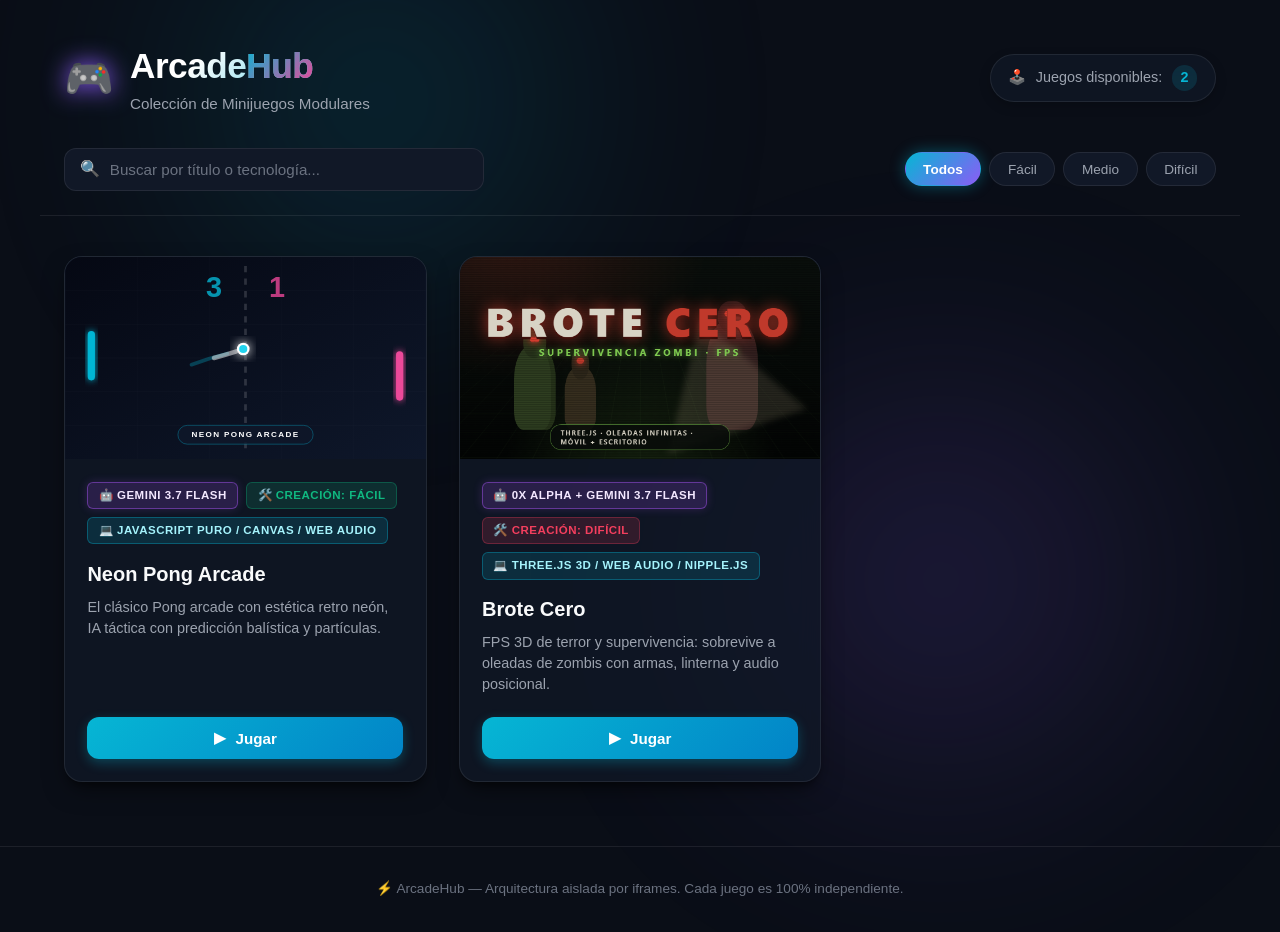
==== index.html @ dcb89efb "feat(brote-cero): integrar nuevo juego de 0x Alpha con mejoras de audio, zombis 3D humanoides y dete" ====
<!DOCTYPE html>
<html lang="es">
<head>
  <meta charset="UTF-8">
  <meta name="viewport" content="width=device-width, initial-scale=1.0">
  <title>Portal de Minijuegos | Arcade Hub</title>
  <meta name="description" content="Colección de minijuegos web modulares e independientes.">
  <link rel="stylesheet" href="styles.css">
</head>
<body>
  <div class="background-glow glow-1"></div>
  <div class="background-glow glow-2"></div>

  <!-- Portal Header -->
  <header class="portal-header">
    <div class="header-container">
      <div class="brand">
        <span class="brand-icon">🎮</span>
        <div class="brand-text">
          <h1>Arcade<span>Hub</span></h1>
          <p class="tagline">Colección de Minijuegos Modulares</p>
        </div>
      </div>
      
      <div class="header-stats">
        <div class="stat-badge">
          <span class="stat-icon">🕹️</span>
          <span class="stat-label">Juegos disponibles:</span>
          <span id="game-count" class="stat-value">0</span>
        </div>
      </div>
    </div>

    <!-- Filter & Search Bar -->
    <div class="controls-container">
      <div class="search-box">
        <span class="search-icon">🔍</span>
        <input type="search" id="search-input" placeholder="Buscar por título o tecnología..." autocomplete="off">
      </div>

      <div class="filter-chips" id="filter-chips">
        <button class="chip active" data-difficulty="all">Todos</button>
        <button class="chip" data-difficulty="fácil">Fácil</button>
        <button class="chip" data-difficulty="medio">Medio</button>
        <button class="chip" data-difficulty="difícil">Difícil</button>
      </div>
    </div>
  </header>

  <!-- Main Content: Game Gallery -->
  <main class="portal-main">
    <section class="gallery-section">
      <div id="games-grid" class="games-grid" aria-live="polite">
        <!-- Las tarjetas se generan dinámicamente desde main.js -->
        <div class="loading-state">
          <div class="spinner"></div>
          <p>Cargando catálogo de juegos...</p>
        </div>
      </div>

      <div id="empty-state" class="empty-state hidden">
        <span class="empty-icon">👾</span>
        <h3>No se encontraron juegos</h3>
        <p>Prueba con otros términos de búsqueda o selecciona otro filtro.</p>
        <button id="reset-filters-btn" class="btn-secondary">Restablecer filtros</button>
      </div>
    </section>
  </main>

  <!-- Game View Modal / Overlay (Iframe Container) -->
  <div id="game-overlay" class="game-overlay hidden" aria-hidden="true" role="dialog" aria-modal="true">
    <div class="game-overlay-header">
      <div class="game-overlay-info">
        <button id="back-btn" class="btn-back" title="Volver a la galería (Esc)">
          <span class="btn-icon">←</span>
          <span>Volver</span>
          <kbd class="shortcut-kbd">ESC</kbd>
        </button>
        <div class="game-title-group">
          <h2 id="current-game-title">Nombre del Juego</h2>
          <div class="game-meta-badges">
            <span id="current-game-ai" class="badge badge-ai" title="IA que programó este juego">🤖 Gemini 3.7 Flash</span>
            <span id="current-game-difficulty" class="badge badge-difficulty" title="Dificultad de desarrollo">🛠️ Creación: Fácil</span>
            <span id="current-game-tech" class="badge badge-tech" title="Tecnologías utilizadas">💻 JavaScript puro</span>
          </div>
        </div>
      </div>

      <div class="game-overlay-actions">
        <button id="reload-game-btn" class="btn-action" title="Reiniciar juego" aria-label="Reiniciar juego">
          <span>🔄</span>
        </button>
        <button id="fullscreen-btn" class="btn-action" title="Pantalla completa" aria-label="Pantalla completa">
          <span>⛶</span>
        </button>
      </div>
    </div>

    <div class="game-frame-wrapper" id="game-frame-wrapper">
      <iframe 
        id="game-iframe" 
        class="game-iframe" 
        src="about:blank"
        title="Ventana del minijuego"
        allow="autoplay; fullscreen; gamepad; xr-spatial-tracking; pointer-lock"
        loading="lazy">
      </iframe>
    </div>
  </div>

  <!-- Footer -->
  <footer class="portal-footer">
    <p>⚡ ArcadeHub — Arquitectura aislada por iframes. Cada juego es 100% independiente.</p>
  </footer>

  <script src="main.js"></script>
</body>
</html>
---- styles.css ----
/* ==========================================================================
   PORTAL DE MINIJUEGOS — ESTILOS GLOBALES DEL HUB
   (Aislados únicamente a la interfaz del portal)
   ========================================================================== */

:root {
  --bg-primary: #0a0e17;
  --bg-secondary: #111827;
  --bg-card: rgba(17, 24, 39, 0.75);
  --bg-card-hover: rgba(31, 41, 55, 0.85);
  --bg-overlay: #080c14;
  
  --border-subtle: rgba(255, 255, 255, 0.08);
  --border-focus: #06b6d4;
  --border-glow: rgba(6, 182, 212, 0.4);

  --text-primary: #f9fafb;
  --text-secondary: #9ca3af;
  --text-muted: #6b7280;

  --accent-cyan: #06b6d4;
  --accent-purple: #8b5cf6;
  --accent-pink: #ec4899;
  --accent-amber: #f59e0b;
  --accent-emerald: #10b981;
  --accent-rose: #f43f5e;

  --radius-sm: 6px;
  --radius-md: 12px;
  --radius-lg: 18px;
  --radius-full: 9999px;

  --shadow-card: 0 10px 25px -5px rgba(0, 0, 0, 0.5), 0 8px 10px -6px rgba(0, 0, 0, 0.5);
  --shadow-glow: 0 0 25px rgba(6, 182, 212, 0.25);
  --transition-normal: all 0.25s cubic-bezier(0.4, 0, 0.2, 1);
}

/* Reset & Base */
* {
  box-sizing: border-box;
  margin: 0;
  padding: 0;
}

html, body {
  min-height: 100vh;
  background-color: var(--bg-primary);
  color: var(--text-primary);
  font-family: -apple-system, BlinkMacSystemFont, "Segoe UI", Roboto, "Helvetica Neue", Arial, sans-serif;
  line-height: 1.5;
  overflow-x: hidden;
}

/* Background Ambient Glows */
.background-glow {
  position: fixed;
  border-radius: 50%;
  filter: blur(120px);
  pointer-events: none;
  z-index: 0;
  opacity: 0.25;
}

.glow-1 {
  width: 500px;
  height: 500px;
  top: -150px;
  left: 10%;
  background: radial-gradient(circle, var(--accent-cyan), transparent 70%);
}

.glow-2 {
  width: 550px;
  height: 550px;
  bottom: 5%;
  right: 5%;
  background: radial-gradient(circle, var(--accent-purple), transparent 70%);
}

/* ==========================================================================
   HEADER & CONTROLS
   ========================================================================== */

.portal-header {
  position: relative;
  z-index: 10;
  padding: 2.5rem 1.5rem 1.5rem;
  max-width: 1200px;
  margin: 0 auto;
  border-bottom: 1px solid var(--border-subtle);
}

.header-container {
  display: flex;
  justify-content: space-between;
  align-items: center;
  flex-wrap: wrap;
  gap: 1.5rem;
  margin-bottom: 2rem;
}

.brand {
  display: flex;
  align-items: center;
  gap: 1rem;
}

.brand-icon {
  font-size: 2.5rem;
  line-height: 1;
  filter: drop-shadow(0 0 12px var(--accent-purple));
}

.brand-text h1 {
  font-size: 2.2rem;
  font-weight: 800;
  letter-spacing: -0.5px;
  background: linear-gradient(135deg, #ffffff 30%, var(--accent-cyan) 100%);
  -webkit-background-clip: text;
  -webkit-text-fill-color: transparent;
}

.brand-text h1 span {
  background: linear-gradient(135deg, var(--accent-cyan) 0%, var(--accent-pink) 100%);
  -webkit-background-clip: text;
  -webkit-text-fill-color: transparent;
}

.tagline {
  font-size: 0.95rem;
  color: var(--text-secondary);
  font-weight: 400;
}

.stat-badge {
  display: flex;
  align-items: center;
  gap: 0.6rem;
  padding: 0.6rem 1.1rem;
  background: var(--bg-card);
  backdrop-filter: blur(12px);
  border: 1px solid var(--border-subtle);
  border-radius: var(--radius-full);
  font-size: 0.9rem;
  color: var(--text-secondary);
  box-shadow: 0 4px 12px rgba(0, 0, 0, 0.2);
}

.stat-value {
  font-weight: 700;
  color: var(--accent-cyan);
  background: rgba(6, 182, 212, 0.15);
  padding: 0.15rem 0.55rem;
  border-radius: var(--radius-full);
}

/* Controls: Search & Filters */
.controls-container {
  display: flex;
  flex-direction: column;
  gap: 1.2rem;
}

@media (min-width: 768px) {
  .controls-container {
    flex-direction: row;
    justify-content: space-between;
    align-items: center;
  }
}

.search-box {
  position: relative;
  flex: 1;
  max-width: 420px;
}

.search-icon {
  position: absolute;
  left: 1rem;
  top: 50%;
  transform: translateY(-50%);
  font-size: 1rem;
  color: var(--text-muted);
  pointer-events: none;
}

.search-box input {
  width: 100%;
  padding: 0.75rem 1rem 0.75rem 2.8rem;
  background: var(--bg-secondary);
  border: 1px solid var(--border-subtle);
  border-radius: var(--radius-md);
  color: var(--text-primary);
  font-size: 0.95rem;
  transition: var(--transition-normal);
  outline: none;
}

.search-box input:focus {
  border-color: var(--border-focus);
  box-shadow: var(--shadow-glow);
  background: rgba(17, 24, 39, 0.95);
}

.search-box input::placeholder {
  color: var(--text-muted);
}

.filter-chips {
  display: flex;
  gap: 0.5rem;
  flex-wrap: wrap;
}

.chip {
  padding: 0.55rem 1.1rem;
  border-radius: var(--radius-full);
  border: 1px solid var(--border-subtle);
  background: var(--bg-secondary);
  color: var(--text-secondary);
  font-size: 0.85rem;
  font-weight: 500;
  cursor: pointer;
  transition: var(--transition-normal);
  user-select: none;
}

.chip:hover {
  color: var(--text-primary);
  border-color: rgba(255, 255, 255, 0.2);
  background: rgba(31, 41, 55, 0.8);
}

.chip.active {
  background: linear-gradient(135deg, var(--accent-cyan), var(--accent-purple));
  color: #ffffff;
  border-color: transparent;
  box-shadow: 0 0 15px rgba(6, 182, 212, 0.4);
  font-weight: 600;
}

/* ==========================================================================
   MAIN GALLERY & GRID
   ========================================================================== */

.portal-main {
  position: relative;
  z-index: 10;
  max-width: 1200px;
  margin: 0 auto;
  padding: 2.5rem 1.5rem 4rem;
}

.games-grid {
  display: grid;
  grid-template-columns: repeat(auto-fill, minmax(290px, 1fr));
  gap: 2rem;
}

/* Game Card */
.game-card {
  background: var(--bg-card);
  backdrop-filter: blur(12px);
  border: 1px solid var(--border-subtle);
  border-radius: var(--radius-lg);
  overflow: hidden;
  display: flex;
  flex-direction: column;
  box-shadow: var(--shadow-card);
  transition: var(--transition-normal);
  position: relative;
}

.game-card:hover {
  transform: translateY(-6px);
  border-color: rgba(6, 182, 212, 0.4);
  box-shadow: 0 15px 35px -5px rgba(0, 0, 0, 0.6), 0 0 25px rgba(6, 182, 212, 0.2);
  background: var(--bg-card-hover);
}

.game-card-thumbnail-wrapper {
  position: relative;
  width: 100%;
  aspect-ratio: 16 / 9;
  background: #0f172a;
  overflow: hidden;
}

.game-card-img {
  width: 100%;
  height: 100%;
  object-fit: cover;
  transition: transform 0.4s ease;
}

.game-card:hover .game-card-img {
  transform: scale(1.05);
}

.game-card-body {
  padding: 1.4rem;
  display: flex;
  flex-direction: column;
  flex: 1;
}

.game-card-badges {
  display: flex;
  flex-wrap: wrap;
  gap: 0.5rem;
  margin-bottom: 0.9rem;
}

.badge {
  font-size: 0.72rem;
  font-weight: 600;
  text-transform: uppercase;
  letter-spacing: 0.5px;
  padding: 0.25rem 0.65rem;
  border-radius: var(--radius-sm);
}

.badge-difficulty {
  border: 1px solid transparent;
}

.badge-difficulty[data-difficulty="fácil"] {
  background: rgba(16, 185, 129, 0.15);
  color: var(--accent-emerald);
  border-color: rgba(16, 185, 129, 0.3);
}

.badge-difficulty[data-difficulty="medio"] {
  background: rgba(245, 158, 11, 0.15);
  color: var(--accent-amber);
  border-color: rgba(245, 158, 11, 0.3);
}

.badge-difficulty[data-difficulty="difícil"] {
  background: rgba(244, 63, 94, 0.15);
  color: var(--accent-rose);
  border-color: rgba(244, 63, 94, 0.3);
}

.badge-ai {
  background: rgba(168, 85, 247, 0.18);
  color: #f3e8ff;
  border: 1px solid rgba(168, 85, 247, 0.45);
  display: inline-flex;
  align-items: center;
  gap: 0.3rem;
  box-shadow: 0 0 10px rgba(168, 85, 247, 0.2);
}

.badge-tech {
  background: rgba(6, 182, 212, 0.15);
  color: #a5f3fc;
  border: 1px solid rgba(6, 182, 212, 0.35);
  display: inline-flex;
  align-items: center;
  gap: 0.3rem;
}

.game-card-title {
  font-size: 1.25rem;
  font-weight: 700;
  margin-bottom: 0.5rem;
  color: var(--text-primary);
}

.game-card-desc {
  font-size: 0.9rem;
  color: var(--text-secondary);
  line-height: 1.45;
  margin-bottom: 1.4rem;
  flex: 1;
}

.game-card-footer {
  margin-top: auto;
}

.btn-play {
  width: 100%;
  display: flex;
  align-items: center;
  justify-content: center;
  gap: 0.6rem;
  padding: 0.75rem 1.2rem;
  background: linear-gradient(135deg, var(--accent-cyan), #0284c7);
  color: #ffffff;
  border: none;
  border-radius: var(--radius-md);
  font-weight: 600;
  font-size: 0.95rem;
  cursor: pointer;
  transition: var(--transition-normal);
  box-shadow: 0 4px 12px rgba(6, 182, 212, 0.3);
}

.btn-play:hover {
  background: linear-gradient(135deg, #22d3ee, #0369a1);
  box-shadow: 0 6px 20px rgba(6, 182, 212, 0.5);
  transform: translateY(-2px);
}

.btn-play:active {
  transform: translateY(0);
}

/* Loading & Empty States */
.loading-state, .empty-state {
  grid-column: 1 / -1;
  text-align: center;
  padding: 4rem 1.5rem;
  background: var(--bg-card);
  border: 1px dashed var(--border-subtle);
  border-radius: var(--radius-lg);
}

.spinner {
  width: 44px;
  height: 44px;
  border: 3px solid rgba(6, 182, 212, 0.2);
  border-top-color: var(--accent-cyan);
  border-radius: 50%;
  animation: spin 0.8s linear infinite;
  margin: 0 auto 1.2rem;
}

@keyframes spin {
  to { transform: rotate(360deg); }
}

.empty-icon {
  font-size: 3.5rem;
  display: block;
  margin-bottom: 1rem;
}

.empty-state h3 {
  font-size: 1.4rem;
  margin-bottom: 0.5rem;
}

.empty-state p {
  color: var(--text-secondary);
  margin-bottom: 1.5rem;
}

.btn-secondary {
  padding: 0.65rem 1.3rem;
  background: var(--bg-secondary);
  border: 1px solid var(--border-subtle);
  color: var(--text-primary);
  border-radius: var(--radius-md);
  cursor: pointer;
  font-weight: 500;
  transition: var(--transition-normal);
}

.btn-secondary:hover {
  border-color: var(--accent-cyan);
  color: var(--accent-cyan);
}

.hidden {
  display: none !important;
}

/* ==========================================================================
   GAME OVERLAY / MODAL (FULL SCREEN IFRAME)
   ========================================================================== */

.game-overlay {
  position: fixed;
  top: 0;
  left: 0;
  width: 100vw;
  height: 100vh;
  background: var(--bg-overlay);
  z-index: 1000;
  display: flex;
  flex-direction: column;
  animation: fadeIn 0.2s ease-out;
}

@keyframes fadeIn {
  from { opacity: 0; }
  to { opacity: 1; }
}

.game-overlay-header {
  height: 64px;
  background: rgba(17, 24, 39, 0.95);
  backdrop-filter: blur(12px);
  border-bottom: 1px solid var(--border-subtle);
  display: flex;
  align-items: center;
  justify-content: space-between;
  padding: 0 1.25rem;
  flex-shrink: 0;
  z-index: 20;
}

.game-overlay-info {
  display: flex;
  align-items: center;
  gap: 1.5rem;
  overflow: hidden;
}

.btn-back {
  display: flex;
  align-items: center;
  gap: 0.5rem;
  padding: 0.5rem 0.9rem;
  background: rgba(255, 255, 255, 0.08);
  color: var(--text-primary);
  border: 1px solid var(--border-subtle);
  border-radius: var(--radius-md);
  font-size: 0.9rem;
  font-weight: 600;
  cursor: pointer;
  transition: var(--transition-normal);
}

.btn-back:hover {
  background: rgba(255, 255, 255, 0.16);
  border-color: var(--accent-cyan);
  color: var(--accent-cyan);
  transform: translateX(-2px);
}

.shortcut-kbd {
  background: rgba(0, 0, 0, 0.4);
  padding: 0.15rem 0.4rem;
  border-radius: var(--radius-sm);
  font-size: 0.65rem;
  border: 1px solid rgba(255, 255, 255, 0.15);
  color: var(--text-secondary);
}

.game-title-group {
  display: flex;
  align-items: center;
  gap: 1rem;
  white-space: nowrap;
}

.game-title-group h2 {
  font-size: 1.1rem;
  font-weight: 700;
  color: #ffffff;
}

.game-meta-badges {
  display: none;
  gap: 0.4rem;
}

@media (min-width: 640px) {
  .game-meta-badges {
    display: flex;
  }
}

.game-overlay-actions {
  display: flex;
  align-items: center;
  gap: 0.5rem;
}

.btn-action {
  background: rgba(255, 255, 255, 0.08);
  color: var(--text-primary);
  border: 1px solid var(--border-subtle);
  border-radius: var(--radius-md);
  width: 38px;
  height: 38px;
  display: flex;
  align-items: center;
  justify-content: center;
  font-size: 1.1rem;
  cursor: pointer;
  transition: var(--transition-normal);
}

.btn-action:hover {
  background: rgba(255, 255, 255, 0.16);
  border-color: var(--accent-cyan);
  color: var(--accent-cyan);
}

.game-frame-wrapper {
  flex: 1;
  width: 100%;
  height: calc(100vh - 64px);
  position: relative;
  background: #000000;
}

.game-iframe {
  width: 100%;
  height: 100%;
  border: none;
  display: block;
}

/* ==========================================================================
   FOOTER
   ========================================================================== */

.portal-footer {
  position: relative;
  z-index: 10;
  text-align: center;
  padding: 2rem 1rem;
  border-top: 1px solid var(--border-subtle);
  color: var(--text-muted);
  font-size: 0.85rem;
}
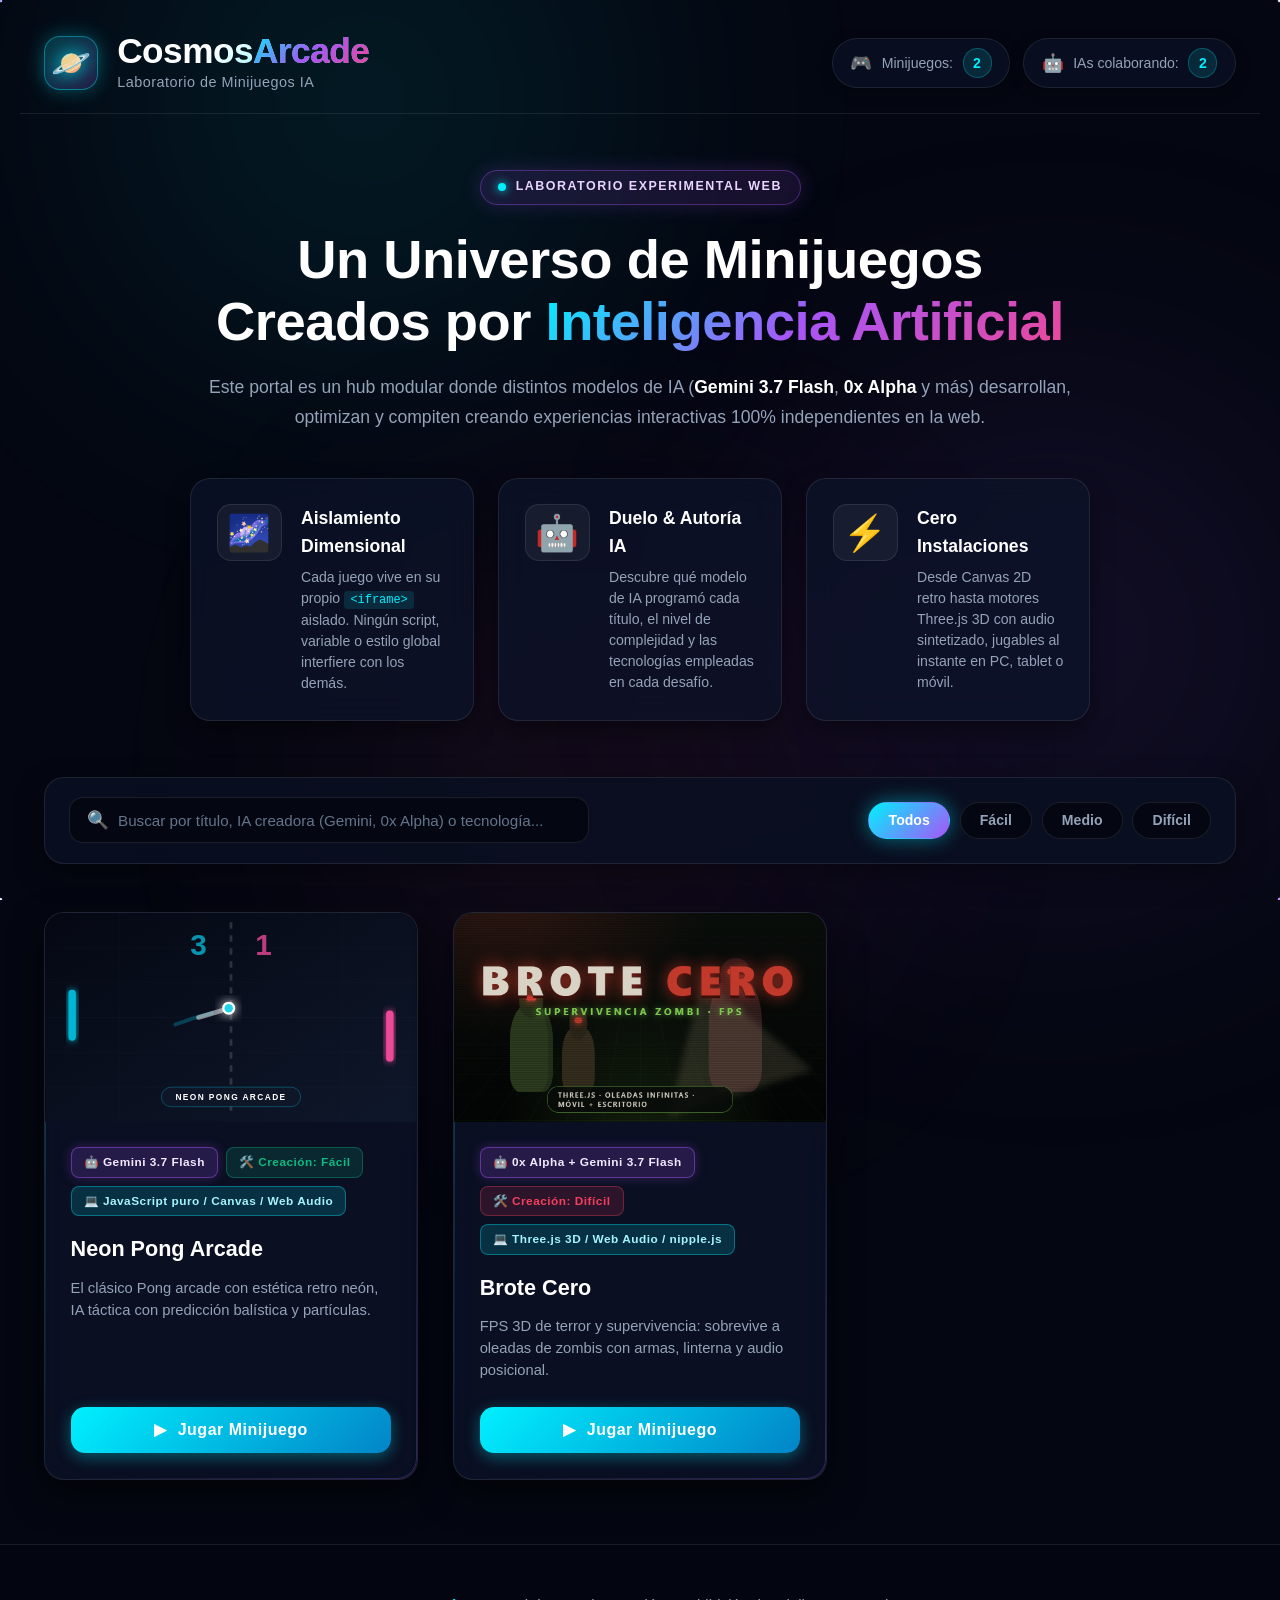
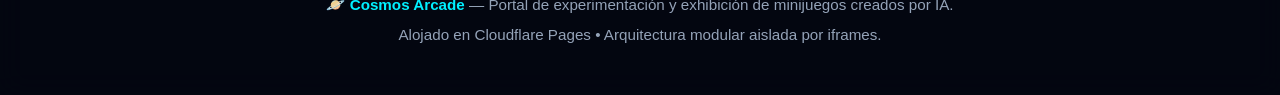
==== commit 6247e543: "feat(portal): rediseño visual cósmico/espacial, hero explicativo del proyecto y fondo estelar animad" ====
--- a/index.html
+++ b/index.html
@@ -3,39 +3,92 @@
 <head>
   <meta charset="UTF-8">
   <meta name="viewport" content="width=device-width, initial-scale=1.0">
-  <title>Portal de Minijuegos | Arcade Hub</title>
-  <meta name="description" content="Colección de minijuegos web modulares e independientes.">
+  <title>Cosmos Arcade | Portal de Minijuegos IA</title>
+  <meta name="description" content="Laboratorio experimental de minijuegos web modulares desarrollados y optimizados 100% por Inteligencias Artificiales.">
   <link rel="stylesheet" href="styles.css">
 </head>
 <body>
-  <div class="background-glow glow-1"></div>
-  <div class="background-glow glow-2"></div>
+  <!-- Fondo Estelar Interactivo -->
+  <canvas id="starfield-canvas" class="starfield-canvas"></canvas>
+  <div class="nebula nebula-cyan"></div>
+  <div class="nebula nebula-purple"></div>
+  <div class="nebula nebula-pink"></div>
 
-  <!-- Portal Header -->
+  <!-- Portal Header / Navbar -->
   <header class="portal-header">
     <div class="header-container">
       <div class="brand">
-        <span class="brand-icon">🎮</span>
+        <div class="brand-badge-glow">
+          <span class="brand-icon">🪐</span>
+        </div>
         <div class="brand-text">
-          <h1>Arcade<span>Hub</span></h1>
-          <p class="tagline">Colección de Minijuegos Modulares</p>
+          <h1>Cosmos<span>Arcade</span></h1>
+          <p class="tagline">Laboratorio de Minijuegos IA</p>
         </div>
       </div>
       
       <div class="header-stats">
         <div class="stat-badge">
-          <span class="stat-icon">🕹️</span>
-          <span class="stat-label">Juegos disponibles:</span>
+          <span class="stat-icon">🎮</span>
+          <span class="stat-label">Minijuegos:</span>
           <span id="game-count" class="stat-value">0</span>
+        </div>
+        <div class="stat-badge">
+          <span class="stat-icon">🤖</span>
+          <span class="stat-label">IAs colaborando:</span>
+          <span id="ai-count" class="stat-value">2</span>
         </div>
       </div>
     </div>
+  </header>
 
-    <!-- Filter & Search Bar -->
+  <!-- Hero Section: Explicación del Proyecto -->
+  <section class="hero-section">
+    <div class="hero-content">
+      <div class="hero-tag">
+        <span class="pulse-dot"></span>
+        <span>LABORATORIO EXPERIMENTAL WEB</span>
+      </div>
+      <h2 class="hero-title">Un Universo de Minijuegos Creados por <span>Inteligencia Artificial</span></h2>
+      <p class="hero-desc">
+        Este portal es un hub modular donde distintos modelos de IA (<strong>Gemini 3.7 Flash</strong>, <strong>0x Alpha</strong> y más) desarrollan, optimizan y compiten creando experiencias interactivas 100% independientes en la web.
+      </p>
+
+      <!-- Grid de Pilares del Proyecto -->
+      <div class="project-pillars">
+        <div class="pillar-card">
+          <div class="pillar-icon">🌌</div>
+          <div class="pillar-info">
+            <h3>Aislamiento Dimensional</h3>
+            <p>Cada juego vive en su propio <code>&lt;iframe&gt;</code> aislado. Ningún script, variable o estilo global interfiere con los demás.</p>
+          </div>
+        </div>
+
+        <div class="pillar-card">
+          <div class="pillar-icon">🤖</div>
+          <div class="pillar-info">
+            <h3>Duelo & Autoría IA</h3>
+            <p>Descubre qué modelo de IA programó cada título, el nivel de complejidad y las tecnologías empleadas en cada desafío.</p>
+          </div>
+        </div>
+
+        <div class="pillar-card">
+          <div class="pillar-icon">⚡</div>
+          <div class="pillar-info">
+            <h3>Cero Instalaciones</h3>
+            <p>Desde Canvas 2D retro hasta motores Three.js 3D con audio sintetizado, jugables al instante en PC, tablet o móvil.</p>
+          </div>
+        </div>
+      </div>
+    </div>
+  </section>
+
+  <!-- Controles de Galería: Búsqueda y Filtros -->
+  <section class="controls-section">
     <div class="controls-container">
       <div class="search-box">
         <span class="search-icon">🔍</span>
-        <input type="search" id="search-input" placeholder="Buscar por título o tecnología..." autocomplete="off">
+        <input type="search" id="search-input" placeholder="Buscar por título, IA creadora (Gemini, 0x Alpha) o tecnología..." autocomplete="off">
       </div>
 
       <div class="filter-chips" id="filter-chips">
@@ -45,23 +98,22 @@
         <button class="chip" data-difficulty="difícil">Difícil</button>
       </div>
     </div>
-  </header>
+  </section>
 
   <!-- Main Content: Game Gallery -->
   <main class="portal-main">
     <section class="gallery-section">
       <div id="games-grid" class="games-grid" aria-live="polite">
-        <!-- Las tarjetas se generan dinámicamente desde main.js -->
         <div class="loading-state">
           <div class="spinner"></div>
-          <p>Cargando catálogo de juegos...</p>
+          <p>Explorando el catálogo galáctico...</p>
         </div>
       </div>
 
       <div id="empty-state" class="empty-state hidden">
-        <span class="empty-icon">👾</span>
-        <h3>No se encontraron juegos</h3>
-        <p>Prueba con otros términos de búsqueda o selecciona otro filtro.</p>
+        <span class="empty-icon">🛸</span>
+        <h3>No se encontraron minijuegos</h3>
+        <p>Prueba con otros términos de búsqueda o selecciona otro filtro de dificultad.</p>
         <button id="reset-filters-btn" class="btn-secondary">Restablecer filtros</button>
       </div>
     </section>
@@ -110,7 +162,10 @@
 
   <!-- Footer -->
   <footer class="portal-footer">
-    <p>⚡ ArcadeHub — Arquitectura aislada por iframes. Cada juego es 100% independiente.</p>
+    <div class="footer-content">
+      <p>🪐 <strong>Cosmos Arcade</strong> — Portal de experimentación y exhibición de minijuegos creados por IA.</p>
+      <p class="footer-sub">Alojado en Cloudflare Pages • Arquitectura modular aislada por iframes.</p>
+    </div>
   </footer>
 
   <script src="main.js"></script>
--- a/styles.css
+++ b/styles.css
@@ -1,38 +1,37 @@
 /* ==========================================================================
-   PORTAL DE MINIJUEGOS — ESTILOS GLOBALES DEL HUB
-   (Aislados únicamente a la interfaz del portal)
+   COSMOS ARCADE — ESTILOS GLOBALES CON TEMÁTICA ESPACIAL
+   (Diseño galáctico, glassmorphism, nebulosas y arquitectura modular)
    ========================================================================== */
 
 :root {
-  --bg-primary: #0a0e17;
-  --bg-secondary: #111827;
-  --bg-card: rgba(17, 24, 39, 0.75);
-  --bg-card-hover: rgba(31, 41, 55, 0.85);
-  --bg-overlay: #080c14;
-  
-  --border-subtle: rgba(255, 255, 255, 0.08);
-  --border-focus: #06b6d4;
-  --border-glow: rgba(6, 182, 212, 0.4);
-
-  --text-primary: #f9fafb;
-  --text-secondary: #9ca3af;
-  --text-muted: #6b7280;
-
-  --accent-cyan: #06b6d4;
-  --accent-purple: #8b5cf6;
-  --accent-pink: #ec4899;
-  --accent-amber: #f59e0b;
-  --accent-emerald: #10b981;
-  --accent-rose: #f43f5e;
-
-  --radius-sm: 6px;
-  --radius-md: 12px;
-  --radius-lg: 18px;
+  --bg-space: #040711;
+  --bg-card: rgba(13, 20, 42, 0.72);
+  --bg-card-hover: rgba(22, 34, 70, 0.85);
+  --bg-panel: rgba(10, 15, 33, 0.88);
+  --bg-overlay: #02040a;
+
+  --border-subtle: rgba(255, 255, 255, 0.09);
+  --border-glow-cyan: rgba(0, 240, 255, 0.45);
+  --border-glow-purple: rgba(168, 85, 247, 0.45);
+
+  --text-main: #f8fafc;
+  --text-muted: #94a3b8;
+  --text-dim: #64748b;
+
+  --cosmic-cyan: #00f0ff;
+  --cosmic-purple: #a855f7;
+  --cosmic-pink: #ec4899;
+  --cosmic-gold: #fbbf24;
+  --cosmic-emerald: #10b981;
+  --cosmic-rose: #f43f5e;
+
+  --radius-sm: 8px;
+  --radius-md: 14px;
+  --radius-lg: 20px;
   --radius-full: 9999px;
 
-  --shadow-card: 0 10px 25px -5px rgba(0, 0, 0, 0.5), 0 8px 10px -6px rgba(0, 0, 0, 0.5);
-  --shadow-glow: 0 0 25px rgba(6, 182, 212, 0.25);
-  --transition-normal: all 0.25s cubic-bezier(0.4, 0, 0.2, 1);
+  --shadow-cosmic: 0 15px 35px -5px rgba(0, 0, 0, 0.7), 0 0 30px rgba(0, 240, 255, 0.15);
+  --transition-smooth: all 0.3s cubic-bezier(0.16, 1, 0.3, 1);
 }
 
 /* Reset & Base */
@@ -44,48 +43,76 @@
 
 html, body {
   min-height: 100vh;
-  background-color: var(--bg-primary);
-  color: var(--text-primary);
+  background-color: var(--bg-space);
+  color: var(--text-main);
   font-family: -apple-system, BlinkMacSystemFont, "Segoe UI", Roboto, "Helvetica Neue", Arial, sans-serif;
-  line-height: 1.5;
+  line-height: 1.6;
   overflow-x: hidden;
 }
 
-/* Background Ambient Glows */
-.background-glow {
+/* ==========================================================================
+   CANVAS ESTELAR Y NEBULOSAS DE FONDO
+   ========================================================================== */
+
+.starfield-canvas {
+  position: fixed;
+  inset: 0;
+  width: 100vw;
+  height: 100vh;
+  z-index: 0;
+  pointer-events: none;
+}
+
+.nebula {
   position: fixed;
   border-radius: 50%;
-  filter: blur(120px);
+  filter: blur(140px);
   pointer-events: none;
   z-index: 0;
-  opacity: 0.25;
-}
-
-.glow-1 {
-  width: 500px;
-  height: 500px;
-  top: -150px;
-  left: 10%;
-  background: radial-gradient(circle, var(--accent-cyan), transparent 70%);
-}
-
-.glow-2 {
+  opacity: 0.22;
+  animation: nebulaPulse 12s ease-in-out infinite alternate;
+}
+
+.nebula-cyan {
+  width: 600px;
+  height: 600px;
+  top: -200px;
+  left: 5%;
+  background: radial-gradient(circle, var(--cosmic-cyan), transparent 70%);
+}
+
+.nebula-purple {
+  width: 650px;
+  height: 650px;
+  top: 35%;
+  right: -100px;
+  background: radial-gradient(circle, var(--cosmic-purple), transparent 70%);
+  animation-delay: -4s;
+}
+
+.nebula-pink {
   width: 550px;
   height: 550px;
-  bottom: 5%;
-  right: 5%;
-  background: radial-gradient(circle, var(--accent-purple), transparent 70%);
+  bottom: -150px;
+  left: 25%;
+  background: radial-gradient(circle, var(--cosmic-pink), transparent 70%);
+  animation-delay: -8s;
+}
+
+@keyframes nebulaPulse {
+  0% { transform: scale(1) translate(0, 0); opacity: 0.18; }
+  100% { transform: scale(1.15) translate(30px, 20px); opacity: 0.28; }
 }
 
 /* ==========================================================================
-   HEADER & CONTROLS
+   HEADER & NAVEGACIÓN
    ========================================================================== */
 
 .portal-header {
   position: relative;
   z-index: 10;
-  padding: 2.5rem 1.5rem 1.5rem;
-  max-width: 1200px;
+  padding: 2rem 1.5rem 1.2rem;
+  max-width: 1240px;
   margin: 0 auto;
   border-bottom: 1px solid var(--border-subtle);
 }
@@ -96,40 +123,59 @@
   align-items: center;
   flex-wrap: wrap;
   gap: 1.5rem;
-  margin-bottom: 2rem;
 }
 
 .brand {
   display: flex;
   align-items: center;
-  gap: 1rem;
+  gap: 1.2rem;
+}
+
+.brand-badge-glow {
+  width: 54px;
+  height: 54px;
+  border-radius: 16px;
+  background: linear-gradient(135deg, rgba(0, 240, 255, 0.2), rgba(168, 85, 247, 0.2));
+  border: 1px solid rgba(0, 240, 255, 0.4);
+  display: flex;
+  align-items: center;
+  justify-content: center;
+  box-shadow: 0 0 20px rgba(0, 240, 255, 0.3);
 }
 
 .brand-icon {
-  font-size: 2.5rem;
+  font-size: 2rem;
   line-height: 1;
-  filter: drop-shadow(0 0 12px var(--accent-purple));
+  filter: drop-shadow(0 0 10px var(--cosmic-cyan));
 }
 
 .brand-text h1 {
   font-size: 2.2rem;
-  font-weight: 800;
+  font-weight: 900;
   letter-spacing: -0.5px;
-  background: linear-gradient(135deg, #ffffff 30%, var(--accent-cyan) 100%);
+  line-height: 1.1;
+  background: linear-gradient(135deg, #ffffff 40%, var(--cosmic-cyan) 100%);
   -webkit-background-clip: text;
   -webkit-text-fill-color: transparent;
 }
 
 .brand-text h1 span {
-  background: linear-gradient(135deg, var(--accent-cyan) 0%, var(--accent-pink) 100%);
+  background: linear-gradient(135deg, var(--cosmic-cyan) 0%, var(--cosmic-purple) 50%, var(--cosmic-pink) 100%);
   -webkit-background-clip: text;
   -webkit-text-fill-color: transparent;
 }
 
 .tagline {
-  font-size: 0.95rem;
-  color: var(--text-secondary);
-  font-weight: 400;
+  font-size: 0.9rem;
+  color: var(--text-muted);
+  font-weight: 500;
+  letter-spacing: 0.5px;
+}
+
+.header-stats {
+  display: flex;
+  gap: 0.8rem;
+  flex-wrap: wrap;
 }
 
 .stat-badge {
@@ -137,28 +183,184 @@
   align-items: center;
   gap: 0.6rem;
   padding: 0.6rem 1.1rem;
+  background: var(--bg-panel);
+  backdrop-filter: blur(14px);
+  border: 1px solid var(--border-subtle);
+  border-radius: var(--radius-full);
+  font-size: 0.88rem;
+  color: var(--text-muted);
+  box-shadow: 0 4px 15px rgba(0, 0, 0, 0.3);
+}
+
+.stat-icon {
+  font-size: 1.1rem;
+}
+
+.stat-value {
+  font-weight: 800;
+  color: var(--cosmic-cyan);
+  background: rgba(0, 240, 255, 0.12);
+  padding: 0.15rem 0.6rem;
+  border-radius: var(--radius-full);
+  border: 1px solid rgba(0, 240, 255, 0.25);
+}
+
+/* ==========================================================================
+   HERO SECTION: EXPLICACIÓN DEL PROYECTO
+   ========================================================================== */
+
+.hero-section {
+  position: relative;
+  z-index: 10;
+  max-width: 1240px;
+  margin: 0 auto;
+  padding: 3.5rem 1.5rem 2.5rem;
+}
+
+.hero-content {
+  text-align: center;
+  max-width: 900px;
+  margin: 0 auto;
+}
+
+.hero-tag {
+  display: inline-flex;
+  align-items: center;
+  gap: 0.6rem;
+  padding: 0.4rem 1.1rem;
+  background: rgba(168, 85, 247, 0.12);
+  border: 1px solid rgba(168, 85, 247, 0.35);
+  border-radius: var(--radius-full);
+  font-size: 0.78rem;
+  font-weight: 800;
+  letter-spacing: 1.5px;
+  color: #e9d5ff;
+  margin-bottom: 1.5rem;
+  box-shadow: 0 0 20px rgba(168, 85, 247, 0.2);
+}
+
+.pulse-dot {
+  width: 8px;
+  height: 8px;
+  border-radius: 50%;
+  background: var(--cosmic-cyan);
+  box-shadow: 0 0 10px var(--cosmic-cyan);
+  animation: pulseDot 1.8s infinite;
+}
+
+@keyframes pulseDot {
+  0%, 100% { transform: scale(1); opacity: 1; }
+  50% { transform: scale(1.4); opacity: 0.6; }
+}
+
+.hero-title {
+  font-size: clamp(2.2rem, 5vw, 3.4rem);
+  font-weight: 900;
+  line-height: 1.15;
+  letter-spacing: -0.5px;
+  margin-bottom: 1.2rem;
+  color: #ffffff;
+}
+
+.hero-title span {
+  background: linear-gradient(135deg, var(--cosmic-cyan) 0%, var(--cosmic-purple) 50%, var(--cosmic-pink) 100%);
+  -webkit-background-clip: text;
+  -webkit-text-fill-color: transparent;
+}
+
+.hero-desc {
+  font-size: 1.1rem;
+  color: var(--text-muted);
+  line-height: 1.7;
+  margin-bottom: 2.8rem;
+}
+
+.hero-desc strong {
+  color: #ffffff;
+}
+
+/* Pilares del Proyecto (Cards) */
+.project-pillars {
+  display: grid;
+  grid-template-columns: repeat(auto-fit, minmax(260px, 1fr));
+  gap: 1.5rem;
+  text-align: left;
+  margin-top: 1.5rem;
+}
+
+.pillar-card {
   background: var(--bg-card);
-  backdrop-filter: blur(12px);
-  border: 1px solid var(--border-subtle);
-  border-radius: var(--radius-full);
-  font-size: 0.9rem;
-  color: var(--text-secondary);
-  box-shadow: 0 4px 12px rgba(0, 0, 0, 0.2);
-}
-
-.stat-value {
-  font-weight: 700;
-  color: var(--accent-cyan);
-  background: rgba(6, 182, 212, 0.15);
-  padding: 0.15rem 0.55rem;
-  border-radius: var(--radius-full);
-}
-
-/* Controls: Search & Filters */
+  backdrop-filter: blur(16px);
+  border: 1px solid var(--border-subtle);
+  border-radius: var(--radius-lg);
+  padding: 1.6rem;
+  display: flex;
+  gap: 1.2rem;
+  align-items: flex-start;
+  transition: var(--transition-smooth);
+  box-shadow: 0 10px 25px rgba(0, 0, 0, 0.4);
+}
+
+.pillar-card:hover {
+  transform: translateY(-4px);
+  border-color: var(--border-glow-cyan);
+  background: var(--bg-card-hover);
+  box-shadow: var(--shadow-cosmic);
+}
+
+.pillar-icon {
+  font-size: 2.2rem;
+  line-height: 1;
+  flex-shrink: 0;
+  padding: 0.6rem;
+  background: rgba(255, 255, 255, 0.05);
+  border-radius: var(--radius-md);
+  border: 1px solid var(--border-subtle);
+}
+
+.pillar-info h3 {
+  font-size: 1.1rem;
+  font-weight: 800;
+  margin-bottom: 0.4rem;
+  color: #ffffff;
+}
+
+.pillar-info p {
+  font-size: 0.88rem;
+  color: var(--text-muted);
+  line-height: 1.5;
+}
+
+.pillar-info code {
+  background: rgba(0, 240, 255, 0.12);
+  color: var(--cosmic-cyan);
+  padding: 0.15rem 0.4rem;
+  border-radius: 4px;
+  font-size: 0.85em;
+}
+
+/* ==========================================================================
+   CONTROLES: BÚSQUEDA Y FILTROS GALÁCTICOS
+   ========================================================================== */
+
+.controls-section {
+  position: relative;
+  z-index: 10;
+  max-width: 1240px;
+  margin: 0 auto;
+  padding: 1rem 1.5rem;
+}
+
 .controls-container {
   display: flex;
   flex-direction: column;
   gap: 1.2rem;
+  background: var(--bg-panel);
+  backdrop-filter: blur(16px);
+  border: 1px solid var(--border-subtle);
+  border-radius: var(--radius-lg);
+  padding: 1.2rem 1.5rem;
+  box-shadow: 0 10px 30px rgba(0, 0, 0, 0.35);
 }
 
 @media (min-width: 768px) {
@@ -172,110 +374,123 @@
 .search-box {
   position: relative;
   flex: 1;
-  max-width: 420px;
+  max-width: 520px;
 }
 
 .search-icon {
   position: absolute;
-  left: 1rem;
+  left: 1.1rem;
   top: 50%;
   transform: translateY(-50%);
-  font-size: 1rem;
-  color: var(--text-muted);
+  font-size: 1.1rem;
+  color: var(--text-dim);
   pointer-events: none;
 }
 
 .search-box input {
   width: 100%;
-  padding: 0.75rem 1rem 0.75rem 2.8rem;
-  background: var(--bg-secondary);
+  padding: 0.85rem 1rem 0.85rem 3rem;
+  background: rgba(4, 7, 17, 0.8);
   border: 1px solid var(--border-subtle);
   border-radius: var(--radius-md);
-  color: var(--text-primary);
+  color: var(--text-main);
   font-size: 0.95rem;
-  transition: var(--transition-normal);
+  transition: var(--transition-smooth);
   outline: none;
 }
 
 .search-box input:focus {
-  border-color: var(--border-focus);
-  box-shadow: var(--shadow-glow);
-  background: rgba(17, 24, 39, 0.95);
+  border-color: var(--cosmic-cyan);
+  box-shadow: 0 0 20px rgba(0, 240, 255, 0.35);
+  background: rgba(6, 11, 25, 0.95);
 }
 
 .search-box input::placeholder {
+  color: var(--text-dim);
+}
+
+.filter-chips {
+  display: flex;
+  gap: 0.6rem;
+  flex-wrap: wrap;
+}
+
+.chip {
+  padding: 0.6rem 1.2rem;
+  border-radius: var(--radius-full);
+  border: 1px solid var(--border-subtle);
+  background: rgba(4, 7, 17, 0.8);
   color: var(--text-muted);
-}
-
-.filter-chips {
-  display: flex;
-  gap: 0.5rem;
-  flex-wrap: wrap;
-}
-
-.chip {
-  padding: 0.55rem 1.1rem;
-  border-radius: var(--radius-full);
-  border: 1px solid var(--border-subtle);
-  background: var(--bg-secondary);
-  color: var(--text-secondary);
-  font-size: 0.85rem;
-  font-weight: 500;
+  font-size: 0.88rem;
+  font-weight: 600;
   cursor: pointer;
-  transition: var(--transition-normal);
+  transition: var(--transition-smooth);
   user-select: none;
 }
 
 .chip:hover {
-  color: var(--text-primary);
-  border-color: rgba(255, 255, 255, 0.2);
-  background: rgba(31, 41, 55, 0.8);
+  color: var(--text-main);
+  border-color: rgba(255, 255, 255, 0.25);
+  background: rgba(20, 30, 60, 0.8);
 }
 
 .chip.active {
-  background: linear-gradient(135deg, var(--accent-cyan), var(--accent-purple));
+  background: linear-gradient(135deg, var(--cosmic-cyan), var(--cosmic-purple));
   color: #ffffff;
   border-color: transparent;
-  box-shadow: 0 0 15px rgba(6, 182, 212, 0.4);
-  font-weight: 600;
+  box-shadow: 0 0 20px rgba(0, 240, 255, 0.45);
+  font-weight: 700;
 }
 
 /* ==========================================================================
-   MAIN GALLERY & GRID
+   GALERÍA DE JUEGOS Y TARJETAS COSMICAS
    ========================================================================== */
 
 .portal-main {
   position: relative;
   z-index: 10;
-  max-width: 1200px;
+  max-width: 1240px;
   margin: 0 auto;
-  padding: 2.5rem 1.5rem 4rem;
+  padding: 2rem 1.5rem 4rem;
 }
 
 .games-grid {
   display: grid;
-  grid-template-columns: repeat(auto-fill, minmax(290px, 1fr));
-  gap: 2rem;
-}
-
-/* Game Card */
+  grid-template-columns: repeat(auto-fill, minmax(320px, 1fr));
+  gap: 2.2rem;
+}
+
+/* Tarjeta Cósmica */
 .game-card {
   background: var(--bg-card);
-  backdrop-filter: blur(12px);
+  backdrop-filter: blur(16px);
   border: 1px solid var(--border-subtle);
   border-radius: var(--radius-lg);
   overflow: hidden;
   display: flex;
   flex-direction: column;
-  box-shadow: var(--shadow-card);
-  transition: var(--transition-normal);
+  box-shadow: 0 15px 35px rgba(0, 0, 0, 0.5);
+  transition: var(--transition-smooth);
   position: relative;
 }
 
+.game-card::before {
+  content: '';
+  position: absolute;
+  inset: 0;
+  border-radius: var(--radius-lg);
+  padding: 1px;
+  background: linear-gradient(135deg, rgba(0, 240, 255, 0.3), transparent 60%, rgba(168, 85, 247, 0.3));
+  -webkit-mask: linear-gradient(#fff 0 0) content-box, linear-gradient(#fff 0 0);
+  -webkit-mask-composite: xor;
+  mask-composite: exclude;
+  pointer-events: none;
+}
+
 .game-card:hover {
-  transform: translateY(-6px);
-  border-color: rgba(6, 182, 212, 0.4);
-  box-shadow: 0 15px 35px -5px rgba(0, 0, 0, 0.6), 0 0 25px rgba(6, 182, 212, 0.2);
+  transform: translateY(-8px) scale(1.01);
+  border-color: rgba(0, 240, 255, 0.5);
+  box-shadow: var(--shadow-cosmic);
   background: var(--bg-card-hover);
 }
 
@@ -283,7 +498,7 @@
   position: relative;
   width: 100%;
   aspect-ratio: 16 / 9;
-  background: #0f172a;
+  background: #02040a;
   overflow: hidden;
 }
 
@@ -291,15 +506,15 @@
   width: 100%;
   height: 100%;
   object-fit: cover;
-  transition: transform 0.4s ease;
+  transition: transform 0.5s ease;
 }
 
 .game-card:hover .game-card-img {
-  transform: scale(1.05);
+  transform: scale(1.06);
 }
 
 .game-card-body {
-  padding: 1.4rem;
+  padding: 1.6rem;
   display: flex;
   flex-direction: column;
   flex: 1;
@@ -309,71 +524,67 @@
   display: flex;
   flex-wrap: wrap;
   gap: 0.5rem;
-  margin-bottom: 0.9rem;
+  margin-bottom: 1rem;
 }
 
 .badge {
-  font-size: 0.72rem;
-  font-weight: 600;
-  text-transform: uppercase;
+  font-size: 0.74rem;
+  font-weight: 700;
   letter-spacing: 0.5px;
-  padding: 0.25rem 0.65rem;
+  padding: 0.3rem 0.75rem;
   border-radius: var(--radius-sm);
-}
-
-.badge-difficulty {
-  border: 1px solid transparent;
-}
-
-.badge-difficulty[data-difficulty="fácil"] {
-  background: rgba(16, 185, 129, 0.15);
-  color: var(--accent-emerald);
-  border-color: rgba(16, 185, 129, 0.3);
-}
-
-.badge-difficulty[data-difficulty="medio"] {
-  background: rgba(245, 158, 11, 0.15);
-  color: var(--accent-amber);
-  border-color: rgba(245, 158, 11, 0.3);
-}
-
-.badge-difficulty[data-difficulty="difícil"] {
-  background: rgba(244, 63, 94, 0.15);
-  color: var(--accent-rose);
-  border-color: rgba(244, 63, 94, 0.3);
+  display: inline-flex;
+  align-items: center;
+  gap: 0.35rem;
 }
 
 .badge-ai {
   background: rgba(168, 85, 247, 0.18);
   color: #f3e8ff;
   border: 1px solid rgba(168, 85, 247, 0.45);
-  display: inline-flex;
-  align-items: center;
-  gap: 0.3rem;
-  box-shadow: 0 0 10px rgba(168, 85, 247, 0.2);
+  box-shadow: 0 0 12px rgba(168, 85, 247, 0.25);
+}
+
+.badge-difficulty {
+  border: 1px solid transparent;
+}
+
+.badge-difficulty[data-difficulty="fácil"] {
+  background: rgba(16, 185, 129, 0.15);
+  color: var(--cosmic-emerald);
+  border-color: rgba(16, 185, 129, 0.35);
+}
+
+.badge-difficulty[data-difficulty="medio"] {
+  background: rgba(251, 191, 36, 0.15);
+  color: var(--cosmic-gold);
+  border-color: rgba(251, 191, 36, 0.35);
+}
+
+.badge-difficulty[data-difficulty="difícil"] {
+  background: rgba(244, 63, 94, 0.15);
+  color: var(--cosmic-rose);
+  border-color: rgba(244, 63, 94, 0.35);
 }
 
 .badge-tech {
-  background: rgba(6, 182, 212, 0.15);
+  background: rgba(0, 240, 255, 0.15);
   color: #a5f3fc;
-  border: 1px solid rgba(6, 182, 212, 0.35);
-  display: inline-flex;
-  align-items: center;
-  gap: 0.3rem;
+  border: 1px solid rgba(0, 240, 255, 0.35);
 }
 
 .game-card-title {
-  font-size: 1.25rem;
-  font-weight: 700;
-  margin-bottom: 0.5rem;
-  color: var(--text-primary);
+  font-size: 1.35rem;
+  font-weight: 800;
+  margin-bottom: 0.6rem;
+  color: #ffffff;
 }
 
 .game-card-desc {
-  font-size: 0.9rem;
-  color: var(--text-secondary);
-  line-height: 1.45;
-  margin-bottom: 1.4rem;
+  font-size: 0.92rem;
+  color: var(--text-muted);
+  line-height: 1.5;
+  margin-bottom: 1.6rem;
   flex: 1;
 }
 
@@ -386,22 +597,23 @@
   display: flex;
   align-items: center;
   justify-content: center;
-  gap: 0.6rem;
-  padding: 0.75rem 1.2rem;
-  background: linear-gradient(135deg, var(--accent-cyan), #0284c7);
+  gap: 0.7rem;
+  padding: 0.85rem 1.4rem;
+  background: linear-gradient(135deg, var(--cosmic-cyan), #0284c7);
   color: #ffffff;
   border: none;
   border-radius: var(--radius-md);
-  font-weight: 600;
-  font-size: 0.95rem;
+  font-weight: 800;
+  font-size: 1rem;
+  letter-spacing: 0.5px;
   cursor: pointer;
-  transition: var(--transition-normal);
-  box-shadow: 0 4px 12px rgba(6, 182, 212, 0.3);
+  transition: var(--transition-smooth);
+  box-shadow: 0 4px 15px rgba(0, 240, 255, 0.35);
 }
 
 .btn-play:hover {
-  background: linear-gradient(135deg, #22d3ee, #0369a1);
-  box-shadow: 0 6px 20px rgba(6, 182, 212, 0.5);
+  background: linear-gradient(135deg, #38bdf8, #0369a1);
+  box-shadow: 0 6px 25px rgba(0, 240, 255, 0.6);
   transform: translateY(-2px);
 }
 
@@ -409,24 +621,25 @@
   transform: translateY(0);
 }
 
-/* Loading & Empty States */
+/* Estados Vacíos y Carga */
 .loading-state, .empty-state {
   grid-column: 1 / -1;
   text-align: center;
-  padding: 4rem 1.5rem;
+  padding: 4.5rem 1.5rem;
   background: var(--bg-card);
   border: 1px dashed var(--border-subtle);
   border-radius: var(--radius-lg);
 }
 
 .spinner {
-  width: 44px;
-  height: 44px;
-  border: 3px solid rgba(6, 182, 212, 0.2);
-  border-top-color: var(--accent-cyan);
+  width: 50px;
+  height: 50px;
+  border: 3px solid rgba(0, 240, 255, 0.2);
+  border-top-color: var(--cosmic-cyan);
   border-radius: 50%;
   animation: spin 0.8s linear infinite;
-  margin: 0 auto 1.2rem;
+  margin: 0 auto 1.4rem;
+  box-shadow: 0 0 20px rgba(0, 240, 255, 0.3);
 }
 
 @keyframes spin {
@@ -434,35 +647,38 @@
 }
 
 .empty-icon {
-  font-size: 3.5rem;
+  font-size: 4rem;
   display: block;
-  margin-bottom: 1rem;
+  margin-bottom: 1.2rem;
+  filter: drop-shadow(0 0 15px var(--cosmic-purple));
 }
 
 .empty-state h3 {
-  font-size: 1.4rem;
+  font-size: 1.5rem;
   margin-bottom: 0.5rem;
+  color: #ffffff;
 }
 
 .empty-state p {
-  color: var(--text-secondary);
-  margin-bottom: 1.5rem;
+  color: var(--text-muted);
+  margin-bottom: 1.8rem;
 }
 
 .btn-secondary {
-  padding: 0.65rem 1.3rem;
-  background: var(--bg-secondary);
-  border: 1px solid var(--border-subtle);
-  color: var(--text-primary);
+  padding: 0.75rem 1.5rem;
+  background: rgba(255, 255, 255, 0.08);
+  border: 1px solid var(--border-subtle);
+  color: var(--text-main);
   border-radius: var(--radius-md);
   cursor: pointer;
-  font-weight: 500;
-  transition: var(--transition-normal);
+  font-weight: 600;
+  transition: var(--transition-smooth);
 }
 
 .btn-secondary:hover {
-  border-color: var(--accent-cyan);
-  color: var(--accent-cyan);
+  border-color: var(--cosmic-cyan);
+  color: var(--cosmic-cyan);
+  background: rgba(0, 240, 255, 0.1);
 }
 
 .hidden {
@@ -470,7 +686,7 @@
 }
 
 /* ==========================================================================
-   GAME OVERLAY / MODAL (FULL SCREEN IFRAME)
+   VISOR IFRAME A PANTALLA COMPLETA
    ========================================================================== */
 
 .game-overlay {
@@ -483,7 +699,7 @@
   z-index: 1000;
   display: flex;
   flex-direction: column;
-  animation: fadeIn 0.2s ease-out;
+  animation: fadeIn 0.25s ease-out;
 }
 
 @keyframes fadeIn {
@@ -493,13 +709,13 @@
 
 .game-overlay-header {
   height: 64px;
-  background: rgba(17, 24, 39, 0.95);
-  backdrop-filter: blur(12px);
+  background: rgba(6, 10, 24, 0.95);
+  backdrop-filter: blur(16px);
   border-bottom: 1px solid var(--border-subtle);
   display: flex;
   align-items: center;
   justify-content: space-between;
-  padding: 0 1.25rem;
+  padding: 0 1.5rem;
   flex-shrink: 0;
   z-index: 20;
 }
@@ -514,53 +730,54 @@
 .btn-back {
   display: flex;
   align-items: center;
-  gap: 0.5rem;
-  padding: 0.5rem 0.9rem;
+  gap: 0.6rem;
+  padding: 0.5rem 1rem;
   background: rgba(255, 255, 255, 0.08);
-  color: var(--text-primary);
+  color: var(--text-main);
   border: 1px solid var(--border-subtle);
   border-radius: var(--radius-md);
   font-size: 0.9rem;
-  font-weight: 600;
+  font-weight: 700;
   cursor: pointer;
-  transition: var(--transition-normal);
+  transition: var(--transition-smooth);
 }
 
 .btn-back:hover {
-  background: rgba(255, 255, 255, 0.16);
-  border-color: var(--accent-cyan);
-  color: var(--accent-cyan);
-  transform: translateX(-2px);
+  background: rgba(0, 240, 255, 0.15);
+  border-color: var(--cosmic-cyan);
+  color: var(--cosmic-cyan);
+  transform: translateX(-3px);
+  box-shadow: 0 0 15px rgba(0, 240, 255, 0.3);
 }
 
 .shortcut-kbd {
-  background: rgba(0, 0, 0, 0.4);
-  padding: 0.15rem 0.4rem;
+  background: rgba(0, 0, 0, 0.5);
+  padding: 0.15rem 0.45rem;
   border-radius: var(--radius-sm);
-  font-size: 0.65rem;
-  border: 1px solid rgba(255, 255, 255, 0.15);
-  color: var(--text-secondary);
+  font-size: 0.68rem;
+  border: 1px solid rgba(255, 255, 255, 0.2);
+  color: var(--text-muted);
 }
 
 .game-title-group {
   display: flex;
   align-items: center;
-  gap: 1rem;
+  gap: 1.2rem;
   white-space: nowrap;
 }
 
 .game-title-group h2 {
-  font-size: 1.1rem;
-  font-weight: 700;
+  font-size: 1.15rem;
+  font-weight: 800;
   color: #ffffff;
 }
 
 .game-meta-badges {
   display: none;
-  gap: 0.4rem;
-}
-
-@media (min-width: 640px) {
+  gap: 0.5rem;
+}
+
+@media (min-width: 768px) {
   .game-meta-badges {
     display: flex;
   }
@@ -569,28 +786,29 @@
 .game-overlay-actions {
   display: flex;
   align-items: center;
-  gap: 0.5rem;
+  gap: 0.6rem;
 }
 
 .btn-action {
   background: rgba(255, 255, 255, 0.08);
-  color: var(--text-primary);
+  color: var(--text-main);
   border: 1px solid var(--border-subtle);
   border-radius: var(--radius-md);
-  width: 38px;
-  height: 38px;
+  width: 40px;
+  height: 40px;
   display: flex;
   align-items: center;
   justify-content: center;
-  font-size: 1.1rem;
+  font-size: 1.15rem;
   cursor: pointer;
-  transition: var(--transition-normal);
+  transition: var(--transition-smooth);
 }
 
 .btn-action:hover {
-  background: rgba(255, 255, 255, 0.16);
-  border-color: var(--accent-cyan);
-  color: var(--accent-cyan);
+  background: rgba(0, 240, 255, 0.15);
+  border-color: var(--cosmic-cyan);
+  color: var(--cosmic-cyan);
+  box-shadow: 0 0 15px rgba(0, 240, 255, 0.3);
 }
 
 .game-frame-wrapper {
@@ -616,8 +834,39 @@
   position: relative;
   z-index: 10;
   text-align: center;
-  padding: 2rem 1rem;
+  padding: 3rem 1.5rem;
   border-top: 1px solid var(--border-subtle);
+  background: rgba(4, 7, 17, 0.85);
+  backdrop-filter: blur(14px);
+}
+
+.footer-content p {
   color: var(--text-muted);
-  font-size: 0.85rem;
-}
+  font-size: 0.95rem;
+}
+
+.footer-content strong {
+  color: var(--cosmic-cyan);
+}
+
+.footer-sub {
+  margin-top: 0.4rem;
+  font-size: 0.8rem;
+  color: var(--text-dim);
+}
+
+/* Responsive adjustments */
+@media (max-width: 640px) {
+  .hero-title {
+    font-size: 1.85rem;
+  }
+  .brand-text h1 {
+    font-size: 1.8rem;
+  }
+  .hero-section {
+    padding: 2.2rem 1.2rem 1.5rem;
+  }
+  .portal-main {
+    padding: 1.5rem 1rem 3rem;
+  }
+}
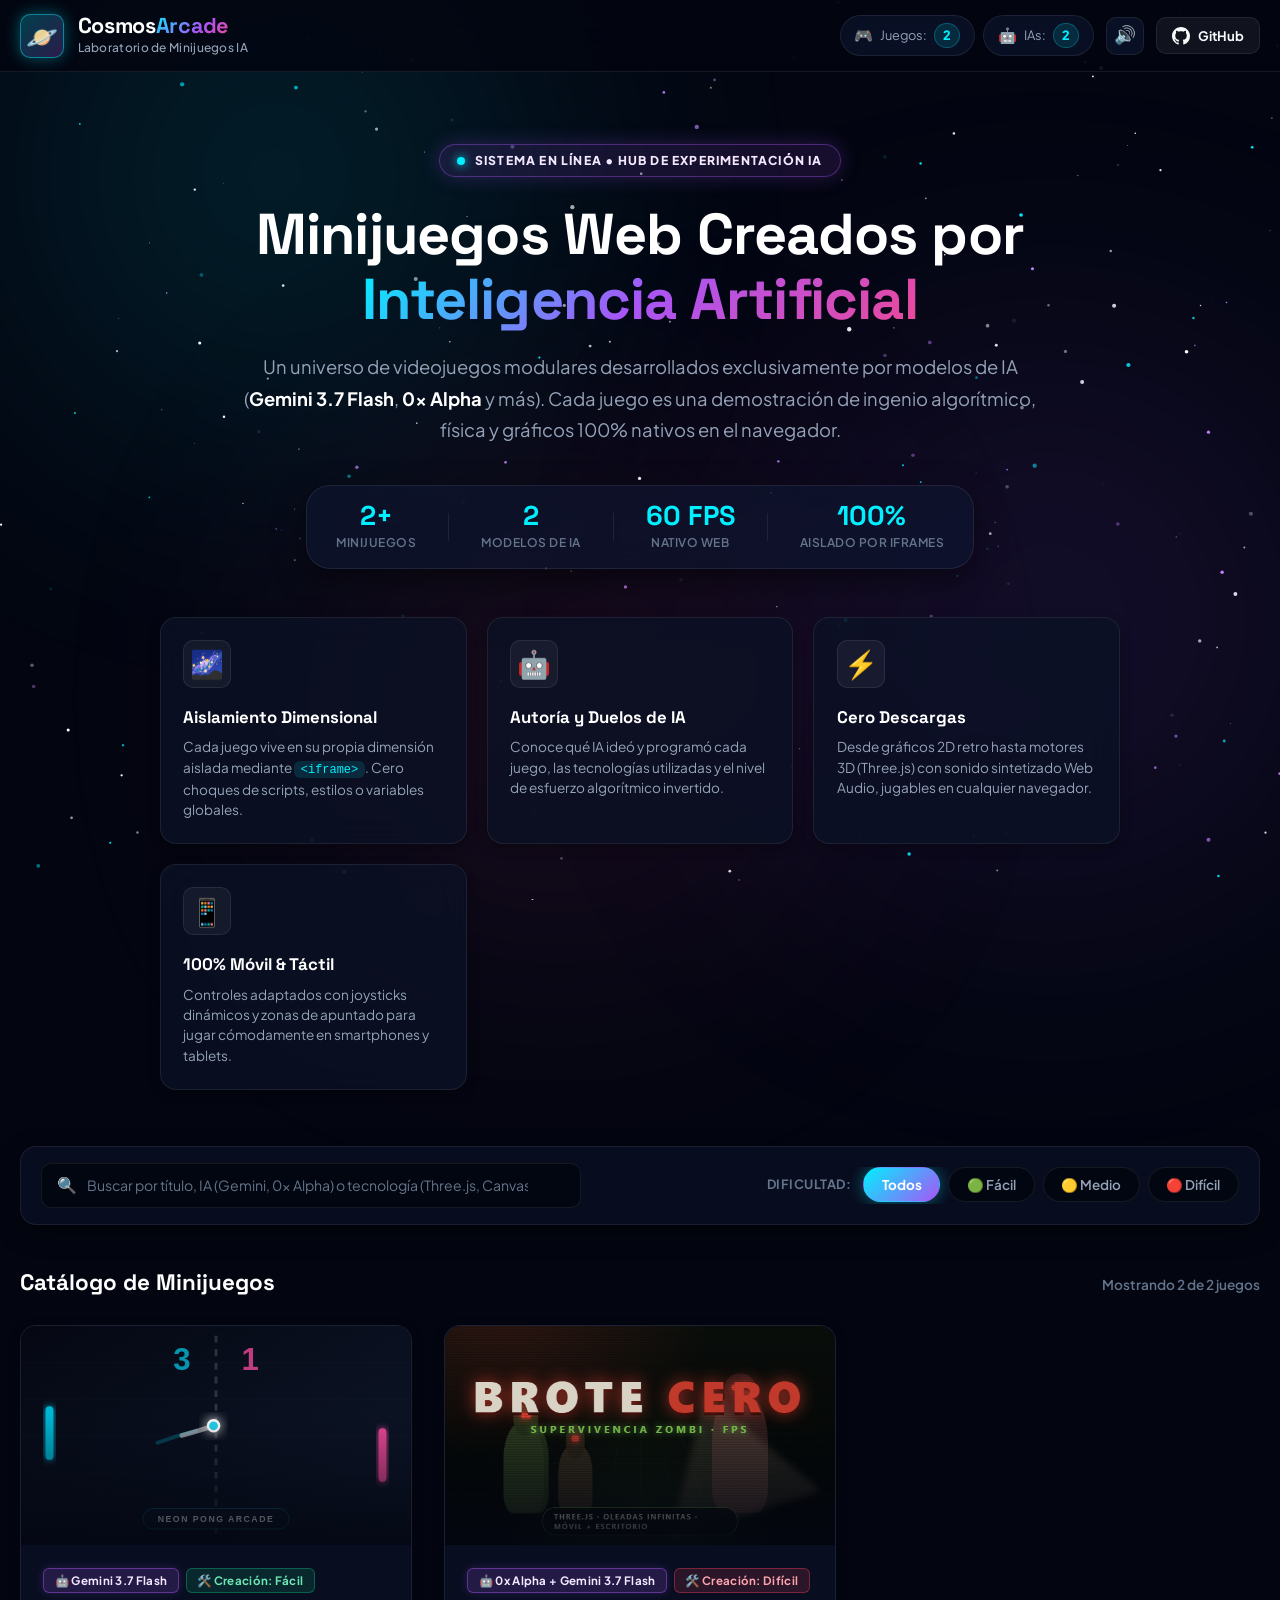
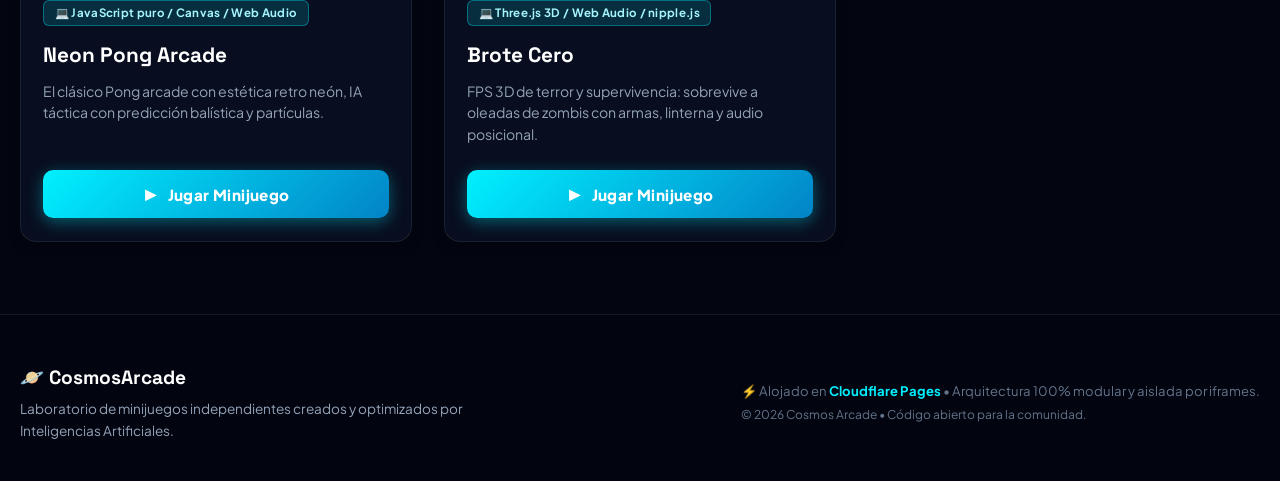
==== commit e06a12af: "feat(portal): presentación galáctica deluxe, 100% responsivo para móviles, audio sintetizado UI y mé" ====
--- a/index.html
+++ b/index.html
@@ -2,138 +2,206 @@
 <html lang="es">
 <head>
   <meta charset="UTF-8">
-  <meta name="viewport" content="width=device-width, initial-scale=1.0">
-  <title>Cosmos Arcade | Portal de Minijuegos IA</title>
-  <meta name="description" content="Laboratorio experimental de minijuegos web modulares desarrollados y optimizados 100% por Inteligencias Artificiales.">
+  <meta name="viewport" content="width=device-width, initial-scale=1.0, maximum-scale=5.0, viewport-fit=cover">
+  <title>Cosmos Arcade | Laboratorio de Minijuegos IA</title>
+  <meta name="description" content="Laboratorio experimental de minijuegos web modulares desarrollados y optimizados 100% por Inteligencias Artificiales. Juega gratis al instante en PC y móvil.">
+  <meta name="theme-color" content="#040711">
+  <link rel="preconnect" href="https://fonts.googleapis.com">
+  <link rel="preconnect" href="https://fonts.gstatic.com" crossorigin>
+  <link href="https://fonts.googleapis.com/css2?family=Plus+Jakarta+Sans:wght@400;500;600;700;800;900&family=Space+Grotesk:wght@500;700;800&display=swap" rel="stylesheet">
   <link rel="stylesheet" href="styles.css">
 </head>
 <body>
   <!-- Fondo Estelar Interactivo -->
-  <canvas id="starfield-canvas" class="starfield-canvas"></canvas>
-  <div class="nebula nebula-cyan"></div>
-  <div class="nebula nebula-purple"></div>
-  <div class="nebula nebula-pink"></div>
-
-  <!-- Portal Header / Navbar -->
+  <canvas id="starfield-canvas" class="starfield-canvas" aria-hidden="true"></canvas>
+  <div class="nebula nebula-cyan" aria-hidden="true"></div>
+  <div class="nebula nebula-purple" aria-hidden="true"></div>
+  <div class="nebula nebula-pink" aria-hidden="true"></div>
+
+  <!-- Navbar / Header Principal -->
   <header class="portal-header">
     <div class="header-container">
-      <div class="brand">
+      <a href="#" class="brand" title="Cosmos Arcade">
         <div class="brand-badge-glow">
           <span class="brand-icon">🪐</span>
         </div>
         <div class="brand-text">
-          <h1>Cosmos<span>Arcade</span></h1>
-          <p class="tagline">Laboratorio de Minijuegos IA</p>
-        </div>
-      </div>
+          <span class="brand-title">Cosmos<span>Arcade</span></span>
+          <span class="tagline">Laboratorio de Minijuegos IA</span>
+        </div>
+      </a>
       
-      <div class="header-stats">
-        <div class="stat-badge">
-          <span class="stat-icon">🎮</span>
-          <span class="stat-label">Minijuegos:</span>
-          <span id="game-count" class="stat-value">0</span>
-        </div>
-        <div class="stat-badge">
-          <span class="stat-icon">🤖</span>
-          <span class="stat-label">IAs colaborando:</span>
-          <span id="ai-count" class="stat-value">2</span>
-        </div>
+      <div class="header-actions">
+        <div class="header-stats">
+          <div class="stat-badge" title="Minijuegos disponibles en el catálogo">
+            <span class="stat-icon">🎮</span>
+            <span class="stat-label">Juegos:</span>
+            <span id="game-count" class="stat-value">0</span>
+          </div>
+          <div class="stat-badge" title="Modelos de Inteligencia Artificial que han colaborado">
+            <span class="stat-icon">🤖</span>
+            <span class="stat-label">IAs:</span>
+            <span id="ai-count" class="stat-value">2</span>
+          </div>
+        </div>
+
+        <button id="sound-toggle" class="btn-icon-nav" title="Activar/Desactivar efectos de sonido" aria-label="Alternar sonido">
+          <span id="sound-icon">🔊</span>
+        </button>
+
+        <a href="https://github.com/ElOmar3/minijuegos-random-tiktok" target="_blank" rel="noopener noreferrer" class="btn-github" title="Ver código fuente en GitHub">
+          <svg class="gh-icon" viewBox="0 0 24 24" width="18" height="18" fill="currentColor">
+            <path d="M12 0C5.37 0 0 5.37 0 12c0 5.31 3.435 9.795 8.205 11.385.6.105.825-.255.825-.57 0-.285-.015-1.23-.015-2.235-3.015.555-3.795-.735-4.035-1.41-.135-.345-.72-1.41-1.23-1.695-.42-.225-1.02-.78-.015-.795.945-.015 1.62.87 1.845 1.23 1.08 1.815 2.805 1.305 3.495.99.105-.78.42-1.305.765-1.605-2.67-.3-5.46-1.335-5.46-5.925 0-1.305.465-2.385 1.23-3.225-.12-.3-.54-1.53.12-3.18 0 0 1.005-.315 3.3 1.23.96-.27 1.98-.405 3-.405s2.04.135 3 .405c2.295-1.56 3.3-1.23 3.3-1.23.66 1.65.24 2.88.12 3.18.765.84 1.23 1.905 1.23 3.225 0 4.605-2.805 5.625-5.475 5.925.435.375.81 1.095.81 2.22 0 1.605-.015 2.895-.015 3.3 0 .315.225.69.825.57A12.02 12.02 0 0024 12c0-6.63-5.37-12-12-12z"/>
+          </svg>
+          <span class="gh-text">GitHub</span>
+        </a>
       </div>
     </div>
   </header>
 
-  <!-- Hero Section: Explicación del Proyecto -->
+  <!-- Hero Section: Explicación y Misión del Proyecto -->
   <section class="hero-section">
     <div class="hero-content">
-      <div class="hero-tag">
+      <div class="hero-status-pill">
         <span class="pulse-dot"></span>
-        <span>LABORATORIO EXPERIMENTAL WEB</span>
-      </div>
-      <h2 class="hero-title">Un Universo de Minijuegos Creados por <span>Inteligencia Artificial</span></h2>
+        <span>SISTEMA EN LÍNEA • HUB DE EXPERIMENTACIÓN IA</span>
+      </div>
+      
+      <h1 class="hero-title">
+        Minijuegos Web Creados por <span class="gradient-text">Inteligencia Artificial</span>
+      </h1>
+      
       <p class="hero-desc">
-        Este portal es un hub modular donde distintos modelos de IA (<strong>Gemini 3.7 Flash</strong>, <strong>0x Alpha</strong> y más) desarrollan, optimizan y compiten creando experiencias interactivas 100% independientes en la web.
+        Un universo de videojuegos modulares desarrollados exclusivamente por modelos de IA (<strong>Gemini 3.7 Flash</strong>, <strong>0x Alpha</strong> y más). Cada juego es una demostración de ingenio algorítmico, física y gráficos 100% nativos en el navegador.
       </p>
+
+      <!-- Métricas del Proyecto -->
+      <div class="metrics-strip">
+        <div class="metric-item">
+          <span class="metric-number" id="metric-games">2+</span>
+          <span class="metric-label">Minijuegos</span>
+        </div>
+        <div class="metric-divider"></div>
+        <div class="metric-item">
+          <span class="metric-number" id="metric-ais">2</span>
+          <span class="metric-label">Modelos de IA</span>
+        </div>
+        <div class="metric-divider"></div>
+        <div class="metric-item">
+          <span class="metric-number">60 FPS</span>
+          <span class="metric-label">Nativo Web</span>
+        </div>
+        <div class="metric-divider"></div>
+        <div class="metric-item">
+          <span class="metric-number">100%</span>
+          <span class="metric-label">Aislado por Iframes</span>
+        </div>
+      </div>
 
       <!-- Grid de Pilares del Proyecto -->
       <div class="project-pillars">
         <div class="pillar-card">
-          <div class="pillar-icon">🌌</div>
+          <div class="pillar-icon-box">🌌</div>
           <div class="pillar-info">
             <h3>Aislamiento Dimensional</h3>
-            <p>Cada juego vive en su propio <code>&lt;iframe&gt;</code> aislado. Ningún script, variable o estilo global interfiere con los demás.</p>
-          </div>
-        </div>
-
-        <div class="pillar-card">
-          <div class="pillar-icon">🤖</div>
-          <div class="pillar-info">
-            <h3>Duelo & Autoría IA</h3>
-            <p>Descubre qué modelo de IA programó cada título, el nivel de complejidad y las tecnologías empleadas en cada desafío.</p>
-          </div>
-        </div>
-
-        <div class="pillar-card">
-          <div class="pillar-icon">⚡</div>
-          <div class="pillar-info">
-            <h3>Cero Instalaciones</h3>
-            <p>Desde Canvas 2D retro hasta motores Three.js 3D con audio sintetizado, jugables al instante en PC, tablet o móvil.</p>
+            <p>Cada juego vive en su propia dimensión aislada mediante <code>&lt;iframe&gt;</code>. Cero choques de scripts, estilos o variables globales.</p>
+          </div>
+        </div>
+
+        <div class="pillar-card">
+          <div class="pillar-icon-box">🤖</div>
+          <div class="pillar-info">
+            <h3>Autoría y Duelos de IA</h3>
+            <p>Conoce qué IA ideó y programó cada juego, las tecnologías utilizadas y el nivel de esfuerzo algorítmico invertido.</p>
+          </div>
+        </div>
+
+        <div class="pillar-card">
+          <div class="pillar-icon-box">⚡</div>
+          <div class="pillar-info">
+            <h3>Cero Descargas</h3>
+            <p>Desde gráficos 2D retro hasta motores 3D (Three.js) con sonido sintetizado Web Audio, jugables en cualquier navegador.</p>
+          </div>
+        </div>
+
+        <div class="pillar-card">
+          <div class="pillar-icon-box">📱</div>
+          <div class="pillar-info">
+            <h3>100% Móvil & Táctil</h3>
+            <p>Controles adaptados con joysticks dinámicos y zonas de apuntado para jugar cómodamente en smartphones y tablets.</p>
           </div>
         </div>
       </div>
     </div>
   </section>
 
-  <!-- Controles de Galería: Búsqueda y Filtros -->
-  <section class="controls-section">
+  <!-- Barra de Filtros y Búsqueda -->
+  <section class="controls-section" id="gallery-controls">
     <div class="controls-container">
       <div class="search-box">
         <span class="search-icon">🔍</span>
-        <input type="search" id="search-input" placeholder="Buscar por título, IA creadora (Gemini, 0x Alpha) o tecnología..." autocomplete="off">
-      </div>
-
-      <div class="filter-chips" id="filter-chips">
-        <button class="chip active" data-difficulty="all">Todos</button>
-        <button class="chip" data-difficulty="fácil">Fácil</button>
-        <button class="chip" data-difficulty="medio">Medio</button>
-        <button class="chip" data-difficulty="difícil">Difícil</button>
+        <input 
+          type="search" 
+          id="search-input" 
+          placeholder="Buscar por título, IA (Gemini, 0x Alpha) o tecnología (Three.js, Canvas)..." 
+          autocomplete="off"
+          aria-label="Buscar minijuegos"
+        >
+        <button id="clear-search-btn" class="clear-search-btn hidden" title="Limpiar búsqueda" aria-label="Limpiar búsqueda">✕</button>
+      </div>
+
+      <div class="filter-group">
+        <span class="filter-label">Dificultad:</span>
+        <div class="filter-chips" id="filter-chips" role="tablist">
+          <button class="chip active" data-difficulty="all" role="tab" aria-selected="true">Todos</button>
+          <button class="chip" data-difficulty="fácil" role="tab" aria-selected="false">🟢 Fácil</button>
+          <button class="chip" data-difficulty="medio" role="tab" aria-selected="false">🟡 Medio</button>
+          <button class="chip" data-difficulty="difícil" role="tab" aria-selected="false">🔴 Difícil</button>
+        </div>
       </div>
     </div>
   </section>
 
-  <!-- Main Content: Game Gallery -->
+  <!-- Galería de Juegos -->
   <main class="portal-main">
-    <section class="gallery-section">
+    <section class="gallery-section" aria-label="Catálogo de minijuegos">
+      <div class="gallery-header-row">
+        <h2 class="gallery-heading">Catálogo de Minijuegos</h2>
+        <span id="results-count" class="results-count">Mostrando 2 juegos</span>
+      </div>
+
       <div id="games-grid" class="games-grid" aria-live="polite">
         <div class="loading-state">
           <div class="spinner"></div>
-          <p>Explorando el catálogo galáctico...</p>
+          <p>Sintonizando la frecuencia galáctica...</p>
         </div>
       </div>
 
       <div id="empty-state" class="empty-state hidden">
         <span class="empty-icon">🛸</span>
         <h3>No se encontraron minijuegos</h3>
-        <p>Prueba con otros términos de búsqueda o selecciona otro filtro de dificultad.</p>
-        <button id="reset-filters-btn" class="btn-secondary">Restablecer filtros</button>
+        <p>No hay juegos que coincidan con los filtros seleccionados.</p>
+        <button id="reset-filters-btn" class="btn-secondary">Restablecer todos los filtros</button>
       </div>
     </section>
   </main>
 
-  <!-- Game View Modal / Overlay (Iframe Container) -->
+  <!-- Modal / Overlay de Juego Aislado (Iframe) -->
   <div id="game-overlay" class="game-overlay hidden" aria-hidden="true" role="dialog" aria-modal="true">
     <div class="game-overlay-header">
-      <div class="game-overlay-info">
+      <div class="game-overlay-left">
         <button id="back-btn" class="btn-back" title="Volver a la galería (Esc)">
-          <span class="btn-icon">←</span>
-          <span>Volver</span>
+          <span class="btn-back-arrow">←</span>
+          <span class="btn-back-text">Volver</span>
           <kbd class="shortcut-kbd">ESC</kbd>
         </button>
-        <div class="game-title-group">
+        
+        <div class="game-info-compact">
           <h2 id="current-game-title">Nombre del Juego</h2>
           <div class="game-meta-badges">
             <span id="current-game-ai" class="badge badge-ai" title="IA que programó este juego">🤖 Gemini 3.7 Flash</span>
             <span id="current-game-difficulty" class="badge badge-difficulty" title="Dificultad de desarrollo">🛠️ Creación: Fácil</span>
-            <span id="current-game-tech" class="badge badge-tech" title="Tecnologías utilizadas">💻 JavaScript puro</span>
+            <span id="current-game-tech" class="badge badge-tech" title="Tecnologías utilizadas">💻 JavaScript</span>
           </div>
         </div>
       </div>
@@ -143,7 +211,7 @@
           <span>🔄</span>
         </button>
         <button id="fullscreen-btn" class="btn-action" title="Pantalla completa" aria-label="Pantalla completa">
-          <span>⛶</span>
+          <span id="fullscreen-icon">⛶</span>
         </button>
       </div>
     </div>
@@ -160,11 +228,17 @@
     </div>
   </div>
 
-  <!-- Footer -->
+  <!-- Footer Galáctico -->
   <footer class="portal-footer">
-    <div class="footer-content">
-      <p>🪐 <strong>Cosmos Arcade</strong> — Portal de experimentación y exhibición de minijuegos creados por IA.</p>
-      <p class="footer-sub">Alojado en Cloudflare Pages • Arquitectura modular aislada por iframes.</p>
+    <div class="footer-container">
+      <div class="footer-brand">
+        <span class="footer-logo">🪐 CosmosArcade</span>
+        <p class="footer-desc">Laboratorio de minijuegos independientes creados y optimizados por Inteligencias Artificiales.</p>
+      </div>
+      <div class="footer-meta">
+        <p>⚡ Alojado en <strong>Cloudflare Pages</strong> • Arquitectura 100% modular y aislada por iframes.</p>
+        <p class="copyright">© 2026 Cosmos Arcade • Código abierto para la comunidad.</p>
+      </div>
     </div>
   </footer>
 
--- a/styles.css
+++ b/styles.css
@@ -1,57 +1,84 @@
 /* ==========================================================================
-   COSMOS ARCADE — ESTILOS GLOBALES CON TEMÁTICA ESPACIAL
-   (Diseño galáctico, glassmorphism, nebulosas y arquitectura modular)
+   COSMOS ARCADE — SISTEMA DE ESTILOS DEL HUB (100% RESPONSIVO & CÓSMICO)
    ========================================================================== */
 
 :root {
-  --bg-space: #040711;
-  --bg-card: rgba(13, 20, 42, 0.72);
-  --bg-card-hover: rgba(22, 34, 70, 0.85);
-  --bg-panel: rgba(10, 15, 33, 0.88);
-  --bg-overlay: #02040a;
-
-  --border-subtle: rgba(255, 255, 255, 0.09);
-  --border-glow-cyan: rgba(0, 240, 255, 0.45);
-  --border-glow-purple: rgba(168, 85, 247, 0.45);
-
+  /* Paleta Cósmica */
+  --bg-cosmos: #030611;
+  --bg-surface-1: rgba(11, 18, 38, 0.75);
+  --bg-surface-2: rgba(18, 28, 58, 0.85);
+  --bg-surface-glass: rgba(14, 22, 48, 0.65);
+  --bg-overlay: #010308;
+
+  /* Bordes y Resplandores */
+  --border-subtle: rgba(255, 255, 255, 0.08);
+  --border-medium: rgba(255, 255, 255, 0.15);
+  --border-glow-cyan: rgba(0, 240, 255, 0.4);
+  --border-glow-purple: rgba(168, 85, 247, 0.4);
+
+  /* Tipografía y Textos */
   --text-main: #f8fafc;
   --text-muted: #94a3b8;
   --text-dim: #64748b;
-
-  --cosmic-cyan: #00f0ff;
-  --cosmic-purple: #a855f7;
-  --cosmic-pink: #ec4899;
-  --cosmic-gold: #fbbf24;
-  --cosmic-emerald: #10b981;
-  --cosmic-rose: #f43f5e;
-
-  --radius-sm: 8px;
-  --radius-md: 14px;
-  --radius-lg: 20px;
+  --font-sans: 'Plus Jakarta Sans', -apple-system, BlinkMacSystemFont, "Segoe UI", Roboto, sans-serif;
+  --font-heading: 'Space Grotesk', -apple-system, BlinkMacSystemFont, "Segoe UI", sans-serif;
+
+  /* Acentos Cósmicos */
+  --cyan-neon: #00f0ff;
+  --purple-neon: #a855f7;
+  --pink-neon: #ec4899;
+  --gold-neon: #fbbf24;
+  --emerald-neon: #10b981;
+  --rose-neon: #f43f5e;
+
+  /* Radio de Bordes */
+  --radius-xs: 6px;
+  --radius-sm: 10px;
+  --radius-md: 16px;
+  --radius-lg: 24px;
   --radius-full: 9999px;
 
-  --shadow-cosmic: 0 15px 35px -5px rgba(0, 0, 0, 0.7), 0 0 30px rgba(0, 240, 255, 0.15);
-  --transition-smooth: all 0.3s cubic-bezier(0.16, 1, 0.3, 1);
-}
-
-/* Reset & Base */
-* {
+  /* Sombras y Luces */
+  --shadow-sm: 0 4px 12px rgba(0, 0, 0, 0.3);
+  --shadow-md: 0 10px 30px rgba(0, 0, 0, 0.5);
+  --shadow-cosmic: 0 16px 40px -8px rgba(0, 0, 0, 0.7), 0 0 30px rgba(0, 240, 255, 0.18);
+  --shadow-glow-cyan: 0 0 25px rgba(0, 240, 255, 0.45);
+  --shadow-glow-purple: 0 0 25px rgba(168, 85, 247, 0.45);
+
+  /* Transiciones */
+  --transition-fast: 0.15s ease;
+  --transition-normal: 0.28s cubic-bezier(0.16, 1, 0.3, 1);
+  --transition-bounce: 0.45s cubic-bezier(0.34, 1.56, 0.64, 1);
+}
+
+/* Reset y Configuración Base */
+*, *::before, *::after {
   box-sizing: border-box;
   margin: 0;
   padding: 0;
-}
-
-html, body {
+  -webkit-tap-highlight-color: transparent;
+}
+
+html {
+  font-size: 16px;
+  scroll-behavior: smooth;
+  color-scheme: dark;
+}
+
+body {
   min-height: 100vh;
-  background-color: var(--bg-space);
+  min-height: 100dvh;
+  background-color: var(--bg-cosmos);
   color: var(--text-main);
-  font-family: -apple-system, BlinkMacSystemFont, "Segoe UI", Roboto, "Helvetica Neue", Arial, sans-serif;
+  font-family: var(--font-sans);
   line-height: 1.6;
   overflow-x: hidden;
+  position: relative;
+  padding-bottom: env(safe-area-inset-bottom, 0);
 }
 
 /* ==========================================================================
-   CANVAS ESTELAR Y NEBULOSAS DE FONDO
+   FONDO ESTELAR INTERACTIVO Y NEBULOSAS
    ========================================================================== */
 
 .starfield-canvas {
@@ -69,298 +96,433 @@
   filter: blur(140px);
   pointer-events: none;
   z-index: 0;
-  opacity: 0.22;
-  animation: nebulaPulse 12s ease-in-out infinite alternate;
+  opacity: 0.24;
+  animation: nebulaFloat 16s ease-in-out infinite alternate;
 }
 
 .nebula-cyan {
-  width: 600px;
-  height: 600px;
-  top: -200px;
-  left: 5%;
-  background: radial-gradient(circle, var(--cosmic-cyan), transparent 70%);
+  width: min(650px, 90vw);
+  height: min(650px, 90vw);
+  top: -150px;
+  left: -50px;
+  background: radial-gradient(circle, var(--cyan-neon), transparent 70%);
 }
 
 .nebula-purple {
-  width: 650px;
-  height: 650px;
-  top: 35%;
-  right: -100px;
-  background: radial-gradient(circle, var(--cosmic-purple), transparent 70%);
-  animation-delay: -4s;
+  width: min(700px, 95vw);
+  height: min(700px, 95vw);
+  top: 30%;
+  right: -120px;
+  background: radial-gradient(circle, var(--purple-neon), transparent 70%);
+  animation-delay: -5s;
 }
 
 .nebula-pink {
-  width: 550px;
-  height: 550px;
-  bottom: -150px;
-  left: 25%;
-  background: radial-gradient(circle, var(--cosmic-pink), transparent 70%);
-  animation-delay: -8s;
-}
-
-@keyframes nebulaPulse {
-  0% { transform: scale(1) translate(0, 0); opacity: 0.18; }
-  100% { transform: scale(1.15) translate(30px, 20px); opacity: 0.28; }
+  width: min(600px, 85vw);
+  height: min(600px, 85vw);
+  bottom: -100px;
+  left: 20%;
+  background: radial-gradient(circle, var(--pink-neon), transparent 70%);
+  animation-delay: -10s;
+}
+
+@keyframes nebulaFloat {
+  0% { transform: scale(1) translate(0, 0); opacity: 0.2; }
+  50% { transform: scale(1.12) translate(40px, 25px); opacity: 0.28; }
+  100% { transform: scale(0.95) translate(-25px, 15px); opacity: 0.22; }
 }
 
 /* ==========================================================================
-   HEADER & NAVEGACIÓN
+   NAVBAR / HEADER PRINCIPAL
    ========================================================================== */
 
 .portal-header {
-  position: relative;
-  z-index: 10;
-  padding: 2rem 1.5rem 1.2rem;
-  max-width: 1240px;
+  position: sticky;
+  top: 0;
+  z-index: 100;
+  backdrop-filter: blur(20px);
+  -webkit-backdrop-filter: blur(20px);
+  background: rgba(3, 6, 17, 0.82);
+  border-bottom: 1px solid var(--border-subtle);
+  padding: 0.85rem 1.25rem;
+  transition: var(--transition-normal);
+}
+
+.header-container {
+  max-width: 1280px;
   margin: 0 auto;
-  border-bottom: 1px solid var(--border-subtle);
-}
-
-.header-container {
   display: flex;
   justify-content: space-between;
   align-items: center;
-  flex-wrap: wrap;
-  gap: 1.5rem;
+  gap: 1rem;
 }
 
 .brand {
   display: flex;
   align-items: center;
-  gap: 1.2rem;
+  gap: 0.85rem;
+  text-decoration: none;
+  color: inherit;
 }
 
 .brand-badge-glow {
-  width: 54px;
-  height: 54px;
-  border-radius: 16px;
-  background: linear-gradient(135deg, rgba(0, 240, 255, 0.2), rgba(168, 85, 247, 0.2));
-  border: 1px solid rgba(0, 240, 255, 0.4);
+  width: 44px;
+  height: 44px;
+  border-radius: var(--radius-sm);
+  background: linear-gradient(135deg, rgba(0, 240, 255, 0.25), rgba(168, 85, 247, 0.25));
+  border: 1px solid rgba(0, 240, 255, 0.45);
   display: flex;
   align-items: center;
   justify-content: center;
-  box-shadow: 0 0 20px rgba(0, 240, 255, 0.3);
+  box-shadow: 0 0 16px rgba(0, 240, 255, 0.35);
+  flex-shrink: 0;
+  transition: var(--transition-bounce);
+}
+
+.brand:hover .brand-badge-glow {
+  transform: rotate(12deg) scale(1.08);
+  box-shadow: 0 0 25px rgba(0, 240, 255, 0.6);
 }
 
 .brand-icon {
-  font-size: 2rem;
+  font-size: 1.6rem;
   line-height: 1;
-  filter: drop-shadow(0 0 10px var(--cosmic-cyan));
-}
-
-.brand-text h1 {
-  font-size: 2.2rem;
-  font-weight: 900;
-  letter-spacing: -0.5px;
+}
+
+.brand-text {
+  display: flex;
+  flex-direction: column;
+}
+
+.brand-title {
+  font-family: var(--font-heading);
+  font-size: 1.35rem;
+  font-weight: 800;
+  letter-spacing: -0.3px;
   line-height: 1.1;
-  background: linear-gradient(135deg, #ffffff 40%, var(--cosmic-cyan) 100%);
+  color: #ffffff;
+}
+
+.brand-title span {
+  background: linear-gradient(135deg, var(--cyan-neon) 0%, var(--purple-neon) 60%, var(--pink-neon) 100%);
   -webkit-background-clip: text;
   -webkit-text-fill-color: transparent;
 }
 
-.brand-text h1 span {
-  background: linear-gradient(135deg, var(--cosmic-cyan) 0%, var(--cosmic-purple) 50%, var(--cosmic-pink) 100%);
-  -webkit-background-clip: text;
-  -webkit-text-fill-color: transparent;
-}
-
 .tagline {
-  font-size: 0.9rem;
+  font-size: 0.75rem;
   color: var(--text-muted);
   font-weight: 500;
-  letter-spacing: 0.5px;
+  letter-spacing: 0.3px;
+}
+
+.header-actions {
+  display: flex;
+  align-items: center;
+  gap: 0.75rem;
 }
 
 .header-stats {
   display: flex;
-  gap: 0.8rem;
-  flex-wrap: wrap;
+  gap: 0.5rem;
 }
 
 .stat-badge {
   display: flex;
   align-items: center;
-  gap: 0.6rem;
-  padding: 0.6rem 1.1rem;
-  background: var(--bg-panel);
-  backdrop-filter: blur(14px);
+  gap: 0.45rem;
+  padding: 0.4rem 0.85rem;
+  background: var(--bg-surface-glass);
+  backdrop-filter: blur(12px);
   border: 1px solid var(--border-subtle);
   border-radius: var(--radius-full);
-  font-size: 0.88rem;
+  font-size: 0.8rem;
   color: var(--text-muted);
-  box-shadow: 0 4px 15px rgba(0, 0, 0, 0.3);
 }
 
 .stat-icon {
-  font-size: 1.1rem;
+  font-size: 0.95rem;
 }
 
 .stat-value {
   font-weight: 800;
-  color: var(--cosmic-cyan);
+  color: var(--cyan-neon);
   background: rgba(0, 240, 255, 0.12);
-  padding: 0.15rem 0.6rem;
+  padding: 0.1rem 0.5rem;
   border-radius: var(--radius-full);
   border: 1px solid rgba(0, 240, 255, 0.25);
 }
 
+.btn-icon-nav {
+  width: 38px;
+  height: 38px;
+  border-radius: var(--radius-sm);
+  background: var(--bg-surface-glass);
+  border: 1px solid var(--border-subtle);
+  color: var(--text-main);
+  display: flex;
+  align-items: center;
+  justify-content: center;
+  font-size: 1.1rem;
+  cursor: pointer;
+  transition: var(--transition-fast);
+}
+
+.btn-icon-nav:hover {
+  border-color: var(--cyan-neon);
+  color: var(--cyan-neon);
+  box-shadow: 0 0 14px rgba(0, 240, 255, 0.3);
+}
+
+.btn-github {
+  display: inline-flex;
+  align-items: center;
+  gap: 0.5rem;
+  padding: 0.45rem 0.95rem;
+  background: rgba(255, 255, 255, 0.06);
+  border: 1px solid var(--border-subtle);
+  border-radius: var(--radius-sm);
+  color: var(--text-main);
+  text-decoration: none;
+  font-size: 0.82rem;
+  font-weight: 700;
+  transition: var(--transition-fast);
+}
+
+.btn-github:hover {
+  background: rgba(255, 255, 255, 0.12);
+  border-color: rgba(255, 255, 255, 0.3);
+  transform: translateY(-1px);
+}
+
 /* ==========================================================================
-   HERO SECTION: EXPLICACIÓN DEL PROYECTO
+   HERO SECTION: PRESENTACIÓN Y EXPLICACIÓN
    ========================================================================== */
 
 .hero-section {
   position: relative;
   z-index: 10;
-  max-width: 1240px;
+  max-width: 1280px;
   margin: 0 auto;
-  padding: 3.5rem 1.5rem 2.5rem;
+  padding: clamp(2.5rem, 6vw, 4.5rem) 1.25rem clamp(2rem, 4vw, 3rem);
 }
 
 .hero-content {
   text-align: center;
-  max-width: 900px;
+  max-width: 960px;
   margin: 0 auto;
 }
 
-.hero-tag {
+.hero-status-pill {
   display: inline-flex;
   align-items: center;
   gap: 0.6rem;
-  padding: 0.4rem 1.1rem;
+  padding: 0.35rem 1.1rem;
   background: rgba(168, 85, 247, 0.12);
-  border: 1px solid rgba(168, 85, 247, 0.35);
+  border: 1px solid rgba(168, 85, 247, 0.38);
   border-radius: var(--radius-full);
-  font-size: 0.78rem;
+  font-size: 0.76rem;
   font-weight: 800;
-  letter-spacing: 1.5px;
-  color: #e9d5ff;
-  margin-bottom: 1.5rem;
-  box-shadow: 0 0 20px rgba(168, 85, 247, 0.2);
+  letter-spacing: 1.2px;
+  color: #f3e8ff;
+  margin-bottom: 1.6rem;
+  box-shadow: 0 0 20px rgba(168, 85, 247, 0.25);
 }
 
 .pulse-dot {
   width: 8px;
   height: 8px;
   border-radius: 50%;
-  background: var(--cosmic-cyan);
-  box-shadow: 0 0 10px var(--cosmic-cyan);
-  animation: pulseDot 1.8s infinite;
-}
-
-@keyframes pulseDot {
+  background: var(--cyan-neon);
+  box-shadow: 0 0 10px var(--cyan-neon);
+  animation: pulseNeon 1.8s infinite;
+}
+
+@keyframes pulseNeon {
   0%, 100% { transform: scale(1); opacity: 1; }
-  50% { transform: scale(1.4); opacity: 0.6; }
+  50% { transform: scale(1.4); opacity: 0.5; }
 }
 
 .hero-title {
-  font-size: clamp(2.2rem, 5vw, 3.4rem);
+  font-family: var(--font-heading);
+  font-size: clamp(2rem, 5.5vw, 3.6rem);
   font-weight: 900;
-  line-height: 1.15;
-  letter-spacing: -0.5px;
-  margin-bottom: 1.2rem;
-  color: #ffffff;
-}
-
-.hero-title span {
-  background: linear-gradient(135deg, var(--cosmic-cyan) 0%, var(--cosmic-purple) 50%, var(--cosmic-pink) 100%);
+  line-height: 1.12;
+  letter-spacing: -0.8px;
+  margin-bottom: 1.25rem;
+  color: #ffffff;
+}
+
+.gradient-text {
+  background: linear-gradient(135deg, var(--cyan-neon) 0%, var(--purple-neon) 50%, var(--pink-neon) 100%);
   -webkit-background-clip: text;
   -webkit-text-fill-color: transparent;
+  display: inline-block;
 }
 
 .hero-desc {
-  font-size: 1.1rem;
+  font-size: clamp(0.98rem, 2vw, 1.15rem);
   color: var(--text-muted);
   line-height: 1.7;
-  margin-bottom: 2.8rem;
+  max-width: 820px;
+  margin: 0 auto 2.5rem;
 }
 
 .hero-desc strong {
   color: #ffffff;
 }
 
-/* Pilares del Proyecto (Cards) */
+/* Tira de Métricas */
+.metrics-strip {
+  display: inline-flex;
+  align-items: center;
+  justify-content: center;
+  flex-wrap: wrap;
+  gap: clamp(1rem, 3vw, 2rem);
+  background: var(--bg-surface-glass);
+  backdrop-filter: blur(16px);
+  border: 1px solid var(--border-subtle);
+  border-radius: var(--radius-lg);
+  padding: 1rem 1.8rem;
+  margin-bottom: 3rem;
+  box-shadow: var(--shadow-md);
+}
+
+.metric-item {
+  display: flex;
+  flex-direction: column;
+  align-items: center;
+  gap: 0.2rem;
+}
+
+.metric-number {
+  font-family: var(--font-heading);
+  font-size: clamp(1.3rem, 2.8vw, 1.7rem);
+  font-weight: 800;
+  color: var(--cyan-neon);
+  line-height: 1;
+}
+
+.metric-label {
+  font-size: 0.75rem;
+  font-weight: 600;
+  letter-spacing: 0.5px;
+  color: var(--text-dim);
+  text-transform: uppercase;
+}
+
+.metric-divider {
+  width: 1px;
+  height: 28px;
+  background: var(--border-subtle);
+}
+
+/* Pilares del Proyecto */
 .project-pillars {
   display: grid;
-  grid-template-columns: repeat(auto-fit, minmax(260px, 1fr));
-  gap: 1.5rem;
+  grid-template-columns: repeat(auto-fit, minmax(240px, 1fr));
+  gap: 1.25rem;
   text-align: left;
-  margin-top: 1.5rem;
 }
 
 .pillar-card {
-  background: var(--bg-card);
+  background: var(--bg-surface-1);
   backdrop-filter: blur(16px);
   border: 1px solid var(--border-subtle);
-  border-radius: var(--radius-lg);
-  padding: 1.6rem;
-  display: flex;
-  gap: 1.2rem;
-  align-items: flex-start;
-  transition: var(--transition-smooth);
-  box-shadow: 0 10px 25px rgba(0, 0, 0, 0.4);
+  border-radius: var(--radius-md);
+  padding: 1.4rem;
+  display: flex;
+  flex-direction: column;
+  gap: 1rem;
+  transition: var(--transition-normal);
+  box-shadow: var(--shadow-sm);
+  position: relative;
+  overflow: hidden;
+}
+
+.pillar-card::before {
+  content: '';
+  position: absolute;
+  top: 0;
+  left: 0;
+  right: 0;
+  height: 2px;
+  background: linear-gradient(90deg, transparent, var(--cyan-neon), transparent);
+  opacity: 0;
+  transition: var(--transition-fast);
 }
 
 .pillar-card:hover {
-  transform: translateY(-4px);
+  transform: translateY(-5px);
   border-color: var(--border-glow-cyan);
-  background: var(--bg-card-hover);
+  background: var(--bg-surface-2);
   box-shadow: var(--shadow-cosmic);
 }
 
-.pillar-icon {
-  font-size: 2.2rem;
-  line-height: 1;
+.pillar-card:hover::before {
+  opacity: 1;
+}
+
+.pillar-icon-box {
+  width: 48px;
+  height: 48px;
+  border-radius: var(--radius-sm);
+  background: rgba(255, 255, 255, 0.05);
+  border: 1px solid var(--border-subtle);
+  display: flex;
+  align-items: center;
+  justify-content: center;
+  font-size: 1.7rem;
   flex-shrink: 0;
-  padding: 0.6rem;
-  background: rgba(255, 255, 255, 0.05);
-  border-radius: var(--radius-md);
-  border: 1px solid var(--border-subtle);
 }
 
 .pillar-info h3 {
-  font-size: 1.1rem;
-  font-weight: 800;
+  font-family: var(--font-heading);
+  font-size: 1.05rem;
+  font-weight: 700;
   margin-bottom: 0.4rem;
   color: #ffffff;
 }
 
 .pillar-info p {
-  font-size: 0.88rem;
+  font-size: 0.85rem;
   color: var(--text-muted);
   line-height: 1.5;
 }
 
 .pillar-info code {
   background: rgba(0, 240, 255, 0.12);
-  color: var(--cosmic-cyan);
-  padding: 0.15rem 0.4rem;
-  border-radius: 4px;
-  font-size: 0.85em;
+  color: var(--cyan-neon);
+  padding: 0.1rem 0.4rem;
+  border-radius: var(--radius-xs);
+  font-size: 0.88em;
+  font-family: monospace;
 }
 
 /* ==========================================================================
-   CONTROLES: BÚSQUEDA Y FILTROS GALÁCTICOS
+   CONTROLES: BÚSQUEDA Y FILTROS
    ========================================================================== */
 
 .controls-section {
-  position: relative;
-  z-index: 10;
-  max-width: 1240px;
+  position: sticky;
+  top: 65px;
+  z-index: 90;
+  max-width: 1280px;
   margin: 0 auto;
-  padding: 1rem 1.5rem;
+  padding: 0.5rem 1.25rem 1rem;
 }
 
 .controls-container {
   display: flex;
   flex-direction: column;
-  gap: 1.2rem;
-  background: var(--bg-panel);
-  backdrop-filter: blur(16px);
-  border: 1px solid var(--border-subtle);
-  border-radius: var(--radius-lg);
-  padding: 1.2rem 1.5rem;
-  box-shadow: 0 10px 30px rgba(0, 0, 0, 0.35);
+  gap: 1rem;
+  background: rgba(8, 14, 32, 0.92);
+  backdrop-filter: blur(20px);
+  -webkit-backdrop-filter: blur(20px);
+  border: 1px solid var(--border-subtle);
+  border-radius: var(--radius-md);
+  padding: 1rem 1.25rem;
+  box-shadow: 0 8px 25px rgba(0, 0, 0, 0.4);
 }
 
 @media (min-width: 768px) {
@@ -374,124 +536,181 @@
 .search-box {
   position: relative;
   flex: 1;
-  max-width: 520px;
+  max-width: 540px;
 }
 
 .search-icon {
   position: absolute;
-  left: 1.1rem;
+  left: 1rem;
   top: 50%;
   transform: translateY(-50%);
-  font-size: 1.1rem;
+  font-size: 1rem;
   color: var(--text-dim);
   pointer-events: none;
 }
 
 .search-box input {
   width: 100%;
-  padding: 0.85rem 1rem 0.85rem 3rem;
-  background: rgba(4, 7, 17, 0.8);
-  border: 1px solid var(--border-subtle);
-  border-radius: var(--radius-md);
+  padding: 0.8rem 2.4rem 0.8rem 2.8rem;
+  background: rgba(2, 4, 12, 0.75);
+  border: 1px solid var(--border-subtle);
+  border-radius: var(--radius-sm);
   color: var(--text-main);
-  font-size: 0.95rem;
-  transition: var(--transition-smooth);
+  font-family: var(--font-sans);
+  font-size: 0.92rem;
   outline: none;
+  transition: var(--transition-fast);
 }
 
 .search-box input:focus {
-  border-color: var(--cosmic-cyan);
-  box-shadow: 0 0 20px rgba(0, 240, 255, 0.35);
-  background: rgba(6, 11, 25, 0.95);
+  border-color: var(--cyan-neon);
+  box-shadow: 0 0 16px rgba(0, 240, 255, 0.35);
+  background: rgba(4, 8, 20, 0.95);
 }
 
 .search-box input::placeholder {
   color: var(--text-dim);
+  font-size: 0.88rem;
+}
+
+.clear-search-btn {
+  position: absolute;
+  right: 0.75rem;
+  top: 50%;
+  transform: translateY(-50%);
+  width: 24px;
+  height: 24px;
+  border-radius: 50%;
+  background: rgba(255, 255, 255, 0.1);
+  border: none;
+  color: var(--text-muted);
+  font-size: 0.75rem;
+  display: flex;
+  align-items: center;
+  justify-content: center;
+  cursor: pointer;
+  transition: var(--transition-fast);
+}
+
+.clear-search-btn:hover {
+  background: rgba(255, 255, 255, 0.2);
+  color: #ffffff;
+}
+
+.filter-group {
+  display: flex;
+  align-items: center;
+  gap: 0.75rem;
+  overflow-x: auto;
+  padding-bottom: 2px;
+  -webkit-overflow-scrolling: touch;
+}
+
+.filter-label {
+  font-size: 0.8rem;
+  font-weight: 700;
+  color: var(--text-dim);
+  text-transform: uppercase;
+  letter-spacing: 0.5px;
+  white-space: nowrap;
+  display: none;
+}
+
+@media (min-width: 992px) {
+  .filter-label { display: block; }
 }
 
 .filter-chips {
   display: flex;
-  gap: 0.6rem;
-  flex-wrap: wrap;
+  gap: 0.5rem;
+  flex-shrink: 0;
 }
 
 .chip {
-  padding: 0.6rem 1.2rem;
+  padding: 0.5rem 1.1rem;
   border-radius: var(--radius-full);
   border: 1px solid var(--border-subtle);
-  background: rgba(4, 7, 17, 0.8);
+  background: rgba(2, 4, 12, 0.75);
   color: var(--text-muted);
-  font-size: 0.88rem;
+  font-family: var(--font-sans);
+  font-size: 0.84rem;
   font-weight: 600;
   cursor: pointer;
-  transition: var(--transition-smooth);
-  user-select: none;
+  transition: var(--transition-fast);
+  white-space: nowrap;
 }
 
 .chip:hover {
-  color: var(--text-main);
-  border-color: rgba(255, 255, 255, 0.25);
-  background: rgba(20, 30, 60, 0.8);
+  color: #ffffff;
+  border-color: rgba(255, 255, 255, 0.3);
+  background: rgba(18, 28, 58, 0.7);
 }
 
 .chip.active {
-  background: linear-gradient(135deg, var(--cosmic-cyan), var(--cosmic-purple));
+  background: linear-gradient(135deg, var(--cyan-neon), var(--purple-neon));
   color: #ffffff;
   border-color: transparent;
-  box-shadow: 0 0 20px rgba(0, 240, 255, 0.45);
+  box-shadow: 0 0 16px rgba(0, 240, 255, 0.4);
   font-weight: 700;
 }
 
 /* ==========================================================================
-   GALERÍA DE JUEGOS Y TARJETAS COSMICAS
+   GALERÍA DE JUEGOS
    ========================================================================== */
 
 .portal-main {
   position: relative;
   z-index: 10;
-  max-width: 1240px;
+  max-width: 1280px;
   margin: 0 auto;
-  padding: 2rem 1.5rem 4rem;
+  padding: 1.5rem 1.25rem 4.5rem;
+}
+
+.gallery-header-row {
+  display: flex;
+  justify-content: space-between;
+  align-items: baseline;
+  margin-bottom: 1.5rem;
+}
+
+.gallery-heading {
+  font-family: var(--font-heading);
+  font-size: 1.4rem;
+  font-weight: 800;
+  color: #ffffff;
+}
+
+.results-count {
+  font-size: 0.85rem;
+  color: var(--text-dim);
+  font-weight: 600;
 }
 
 .games-grid {
   display: grid;
-  grid-template-columns: repeat(auto-fill, minmax(320px, 1fr));
-  gap: 2.2rem;
-}
-
-/* Tarjeta Cósmica */
+  grid-template-columns: repeat(auto-fill, minmax(min(100%, 340px), 1fr));
+  gap: 2rem;
+}
+
+/* Tarjeta de Minijuego */
 .game-card {
-  background: var(--bg-card);
-  backdrop-filter: blur(16px);
-  border: 1px solid var(--border-subtle);
-  border-radius: var(--radius-lg);
+  background: var(--bg-surface-1);
+  backdrop-filter: blur(18px);
+  border: 1px solid var(--border-subtle);
+  border-radius: var(--radius-md);
   overflow: hidden;
   display: flex;
   flex-direction: column;
-  box-shadow: 0 15px 35px rgba(0, 0, 0, 0.5);
-  transition: var(--transition-smooth);
+  box-shadow: var(--shadow-sm);
+  transition: var(--transition-normal);
   position: relative;
 }
 
-.game-card::before {
-  content: '';
-  position: absolute;
-  inset: 0;
-  border-radius: var(--radius-lg);
-  padding: 1px;
-  background: linear-gradient(135deg, rgba(0, 240, 255, 0.3), transparent 60%, rgba(168, 85, 247, 0.3));
-  -webkit-mask: linear-gradient(#fff 0 0) content-box, linear-gradient(#fff 0 0);
-  -webkit-mask-composite: xor;
-  mask-composite: exclude;
-  pointer-events: none;
-}
-
 .game-card:hover {
-  transform: translateY(-8px) scale(1.01);
-  border-color: rgba(0, 240, 255, 0.5);
+  transform: translateY(-8px);
+  border-color: var(--border-glow-cyan);
   box-shadow: var(--shadow-cosmic);
-  background: var(--bg-card-hover);
+  background: var(--bg-surface-2);
 }
 
 .game-card-thumbnail-wrapper {
@@ -506,15 +725,22 @@
   width: 100%;
   height: 100%;
   object-fit: cover;
-  transition: transform 0.5s ease;
+  transition: transform 0.6s cubic-bezier(0.16, 1, 0.3, 1);
 }
 
 .game-card:hover .game-card-img {
-  transform: scale(1.06);
+  transform: scale(1.08);
+}
+
+.game-card-thumbnail-overlay {
+  position: absolute;
+  inset: 0;
+  background: linear-gradient(0deg, rgba(3, 6, 17, 0.85) 0%, transparent 60%);
+  pointer-events: none;
 }
 
 .game-card-body {
-  padding: 1.6rem;
+  padding: 1.4rem;
   display: flex;
   flex-direction: column;
   flex: 1;
@@ -523,68 +749,66 @@
 .game-card-badges {
   display: flex;
   flex-wrap: wrap;
-  gap: 0.5rem;
-  margin-bottom: 1rem;
+  gap: 0.45rem;
+  margin-bottom: 0.85rem;
 }
 
 .badge {
-  font-size: 0.74rem;
+  font-size: 0.72rem;
   font-weight: 700;
-  letter-spacing: 0.5px;
-  padding: 0.3rem 0.75rem;
-  border-radius: var(--radius-sm);
+  letter-spacing: 0.3px;
+  padding: 0.3rem 0.65rem;
+  border-radius: var(--radius-xs);
   display: inline-flex;
   align-items: center;
-  gap: 0.35rem;
+  gap: 0.3rem;
+  line-height: 1.2;
 }
 
 .badge-ai {
   background: rgba(168, 85, 247, 0.18);
   color: #f3e8ff;
   border: 1px solid rgba(168, 85, 247, 0.45);
-  box-shadow: 0 0 12px rgba(168, 85, 247, 0.25);
-}
-
-.badge-difficulty {
-  border: 1px solid transparent;
+  box-shadow: 0 0 10px rgba(168, 85, 247, 0.2);
 }
 
 .badge-difficulty[data-difficulty="fácil"] {
   background: rgba(16, 185, 129, 0.15);
-  color: var(--cosmic-emerald);
-  border-color: rgba(16, 185, 129, 0.35);
+  color: #6ee7b7;
+  border: 1px solid rgba(16, 185, 129, 0.4);
 }
 
 .badge-difficulty[data-difficulty="medio"] {
   background: rgba(251, 191, 36, 0.15);
-  color: var(--cosmic-gold);
-  border-color: rgba(251, 191, 36, 0.35);
+  color: #fde047;
+  border: 1px solid rgba(251, 191, 36, 0.4);
 }
 
 .badge-difficulty[data-difficulty="difícil"] {
   background: rgba(244, 63, 94, 0.15);
-  color: var(--cosmic-rose);
-  border-color: rgba(244, 63, 94, 0.35);
+  color: #fda4af;
+  border: 1px solid rgba(244, 63, 94, 0.4);
 }
 
 .badge-tech {
-  background: rgba(0, 240, 255, 0.15);
+  background: rgba(0, 240, 255, 0.14);
   color: #a5f3fc;
   border: 1px solid rgba(0, 240, 255, 0.35);
 }
 
 .game-card-title {
-  font-size: 1.35rem;
+  font-family: var(--font-heading);
+  font-size: 1.3rem;
   font-weight: 800;
-  margin-bottom: 0.6rem;
+  margin-bottom: 0.5rem;
   color: #ffffff;
 }
 
 .game-card-desc {
-  font-size: 0.92rem;
+  font-size: 0.88rem;
   color: var(--text-muted);
-  line-height: 1.5;
-  margin-bottom: 1.6rem;
+  line-height: 1.55;
+  margin-bottom: 1.5rem;
   flex: 1;
 }
 
@@ -594,26 +818,28 @@
 
 .btn-play {
   width: 100%;
+  min-height: 48px;
   display: flex;
   align-items: center;
   justify-content: center;
-  gap: 0.7rem;
-  padding: 0.85rem 1.4rem;
-  background: linear-gradient(135deg, var(--cosmic-cyan), #0284c7);
+  gap: 0.6rem;
+  padding: 0.75rem 1.4rem;
+  background: linear-gradient(135deg, var(--cyan-neon), #0284c7);
   color: #ffffff;
   border: none;
-  border-radius: var(--radius-md);
+  border-radius: var(--radius-sm);
+  font-family: var(--font-sans);
   font-weight: 800;
-  font-size: 1rem;
-  letter-spacing: 0.5px;
+  font-size: 0.95rem;
+  letter-spacing: 0.4px;
   cursor: pointer;
-  transition: var(--transition-smooth);
-  box-shadow: 0 4px 15px rgba(0, 240, 255, 0.35);
+  transition: var(--transition-normal);
+  box-shadow: 0 4px 16px rgba(0, 240, 255, 0.35);
 }
 
 .btn-play:hover {
   background: linear-gradient(135deg, #38bdf8, #0369a1);
-  box-shadow: 0 6px 25px rgba(0, 240, 255, 0.6);
+  box-shadow: 0 6px 24px rgba(0, 240, 255, 0.6);
   transform: translateY(-2px);
 }
 
@@ -621,25 +847,25 @@
   transform: translateY(0);
 }
 
-/* Estados Vacíos y Carga */
+/* Estados Vacíos y de Carga */
 .loading-state, .empty-state {
   grid-column: 1 / -1;
   text-align: center;
-  padding: 4.5rem 1.5rem;
-  background: var(--bg-card);
+  padding: clamp(3rem, 8vw, 5rem) 1.5rem;
+  background: var(--bg-surface-1);
   border: 1px dashed var(--border-subtle);
-  border-radius: var(--radius-lg);
+  border-radius: var(--radius-md);
 }
 
 .spinner {
-  width: 50px;
-  height: 50px;
+  width: 48px;
+  height: 48px;
   border: 3px solid rgba(0, 240, 255, 0.2);
-  border-top-color: var(--cosmic-cyan);
+  border-top-color: var(--cyan-neon);
   border-radius: 50%;
   animation: spin 0.8s linear infinite;
-  margin: 0 auto 1.4rem;
-  box-shadow: 0 0 20px rgba(0, 240, 255, 0.3);
+  margin: 0 auto 1.2rem;
+  box-shadow: 0 0 16px rgba(0, 240, 255, 0.3);
 }
 
 @keyframes spin {
@@ -647,37 +873,40 @@
 }
 
 .empty-icon {
-  font-size: 4rem;
+  font-size: 3.5rem;
   display: block;
-  margin-bottom: 1.2rem;
-  filter: drop-shadow(0 0 15px var(--cosmic-purple));
+  margin-bottom: 1rem;
+  filter: drop-shadow(0 0 15px var(--purple-neon));
 }
 
 .empty-state h3 {
-  font-size: 1.5rem;
+  font-family: var(--font-heading);
+  font-size: 1.35rem;
   margin-bottom: 0.5rem;
   color: #ffffff;
 }
 
 .empty-state p {
   color: var(--text-muted);
-  margin-bottom: 1.8rem;
+  font-size: 0.92rem;
+  margin-bottom: 1.6rem;
 }
 
 .btn-secondary {
-  padding: 0.75rem 1.5rem;
+  padding: 0.7rem 1.4rem;
   background: rgba(255, 255, 255, 0.08);
   border: 1px solid var(--border-subtle);
   color: var(--text-main);
-  border-radius: var(--radius-md);
+  border-radius: var(--radius-sm);
   cursor: pointer;
-  font-weight: 600;
-  transition: var(--transition-smooth);
+  font-weight: 700;
+  font-size: 0.88rem;
+  transition: var(--transition-fast);
 }
 
 .btn-secondary:hover {
-  border-color: var(--cosmic-cyan);
-  color: var(--cosmic-cyan);
+  border-color: var(--cyan-neon);
+  color: var(--cyan-neon);
   background: rgba(0, 240, 255, 0.1);
 }
 
@@ -686,7 +915,7 @@
 }
 
 /* ==========================================================================
-   VISOR IFRAME A PANTALLA COMPLETA
+   VISOR DE JUEGO AISLADO (IFRAME OVERLAY)
    ========================================================================== */
 
 .game-overlay {
@@ -695,11 +924,12 @@
   left: 0;
   width: 100vw;
   height: 100vh;
+  height: 100dvh;
   background: var(--bg-overlay);
   z-index: 1000;
   display: flex;
   flex-direction: column;
-  animation: fadeIn 0.25s ease-out;
+  animation: fadeIn 0.2s ease-out;
 }
 
 @keyframes fadeIn {
@@ -708,113 +938,119 @@
 }
 
 .game-overlay-header {
-  height: 64px;
-  background: rgba(6, 10, 24, 0.95);
-  backdrop-filter: blur(16px);
+  height: 60px;
+  background: rgba(3, 6, 17, 0.95);
+  backdrop-filter: blur(20px);
+  -webkit-backdrop-filter: blur(20px);
   border-bottom: 1px solid var(--border-subtle);
   display: flex;
   align-items: center;
   justify-content: space-between;
-  padding: 0 1.5rem;
+  padding: 0 max(1rem, env(safe-area-inset-right, 1rem)) 0 max(1rem, env(safe-area-inset-left, 1rem));
   flex-shrink: 0;
   z-index: 20;
 }
 
-.game-overlay-info {
-  display: flex;
-  align-items: center;
-  gap: 1.5rem;
+.game-overlay-left {
+  display: flex;
+  align-items: center;
+  gap: 1rem;
   overflow: hidden;
 }
 
 .btn-back {
-  display: flex;
-  align-items: center;
-  gap: 0.6rem;
-  padding: 0.5rem 1rem;
+  display: inline-flex;
+  align-items: center;
+  gap: 0.45rem;
+  padding: 0.45rem 0.85rem;
   background: rgba(255, 255, 255, 0.08);
   color: var(--text-main);
   border: 1px solid var(--border-subtle);
-  border-radius: var(--radius-md);
-  font-size: 0.9rem;
+  border-radius: var(--radius-sm);
+  font-size: 0.85rem;
   font-weight: 700;
   cursor: pointer;
-  transition: var(--transition-smooth);
+  flex-shrink: 0;
+  transition: var(--transition-fast);
 }
 
 .btn-back:hover {
   background: rgba(0, 240, 255, 0.15);
-  border-color: var(--cosmic-cyan);
-  color: var(--cosmic-cyan);
-  transform: translateX(-3px);
-  box-shadow: 0 0 15px rgba(0, 240, 255, 0.3);
+  border-color: var(--cyan-neon);
+  color: var(--cyan-neon);
+  transform: translateX(-2px);
+  box-shadow: 0 0 14px rgba(0, 240, 255, 0.3);
 }
 
 .shortcut-kbd {
   background: rgba(0, 0, 0, 0.5);
-  padding: 0.15rem 0.45rem;
-  border-radius: var(--radius-sm);
-  font-size: 0.68rem;
+  padding: 0.1rem 0.35rem;
+  border-radius: var(--radius-xs);
+  font-size: 0.65rem;
   border: 1px solid rgba(255, 255, 255, 0.2);
   color: var(--text-muted);
 }
 
-.game-title-group {
-  display: flex;
-  align-items: center;
-  gap: 1.2rem;
+.game-info-compact {
+  display: flex;
+  align-items: center;
+  gap: 0.85rem;
+  overflow: hidden;
   white-space: nowrap;
 }
 
-.game-title-group h2 {
-  font-size: 1.15rem;
+.game-info-compact h2 {
+  font-family: var(--font-heading);
+  font-size: 1.05rem;
   font-weight: 800;
   color: #ffffff;
+  overflow: hidden;
+  text-overflow: ellipsis;
 }
 
 .game-meta-badges {
   display: none;
+  gap: 0.4rem;
+}
+
+@media (min-width: 840px) {
+  .game-meta-badges { display: flex; }
+}
+
+.game-overlay-actions {
+  display: flex;
+  align-items: center;
   gap: 0.5rem;
-}
-
-@media (min-width: 768px) {
-  .game-meta-badges {
-    display: flex;
-  }
-}
-
-.game-overlay-actions {
-  display: flex;
-  align-items: center;
-  gap: 0.6rem;
+  flex-shrink: 0;
 }
 
 .btn-action {
   background: rgba(255, 255, 255, 0.08);
   color: var(--text-main);
   border: 1px solid var(--border-subtle);
-  border-radius: var(--radius-md);
-  width: 40px;
-  height: 40px;
+  border-radius: var(--radius-sm);
+  width: 38px;
+  height: 38px;
   display: flex;
   align-items: center;
   justify-content: center;
-  font-size: 1.15rem;
+  font-size: 1.1rem;
   cursor: pointer;
-  transition: var(--transition-smooth);
+  transition: var(--transition-fast);
 }
 
 .btn-action:hover {
   background: rgba(0, 240, 255, 0.15);
-  border-color: var(--cosmic-cyan);
-  color: var(--cosmic-cyan);
-  box-shadow: 0 0 15px rgba(0, 240, 255, 0.3);
+  border-color: var(--cyan-neon);
+  color: var(--cyan-neon);
+  box-shadow: 0 0 14px rgba(0, 240, 255, 0.3);
 }
 
 .game-frame-wrapper {
   flex: 1;
   width: 100%;
-  height: calc(100vh - 64px);
+  height: calc(100vh - 60px);
+  height: calc(100dvh - 60px);
   position: relative;
   background: #000000;
 }
@@ -833,40 +1069,129 @@
 .portal-footer {
   position: relative;
   z-index: 10;
+  border-top: 1px solid var(--border-subtle);
+  background: rgba(3, 6, 17, 0.9);
+  backdrop-filter: blur(16px);
+  padding: 3rem 1.25rem 2.5rem;
+}
+
+.footer-container {
+  max-width: 1280px;
+  margin: 0 auto;
+  display: flex;
+  flex-direction: column;
+  gap: 1.5rem;
   text-align: center;
-  padding: 3rem 1.5rem;
-  border-top: 1px solid var(--border-subtle);
-  background: rgba(4, 7, 17, 0.85);
-  backdrop-filter: blur(14px);
-}
-
-.footer-content p {
+}
+
+@media (min-width: 768px) {
+  .footer-container {
+    flex-direction: row;
+    justify-content: space-between;
+    align-items: center;
+    text-align: left;
+  }
+}
+
+.footer-logo {
+  font-family: var(--font-heading);
+  font-size: 1.2rem;
+  font-weight: 800;
+  color: #ffffff;
+  display: block;
+  margin-bottom: 0.3rem;
+}
+
+.footer-desc {
+  font-size: 0.85rem;
   color: var(--text-muted);
-  font-size: 0.95rem;
-}
-
-.footer-content strong {
-  color: var(--cosmic-cyan);
-}
-
-.footer-sub {
-  margin-top: 0.4rem;
-  font-size: 0.8rem;
+  max-width: 480px;
+}
+
+.footer-meta {
+  font-size: 0.82rem;
   color: var(--text-dim);
-}
-
-/* Responsive adjustments */
-@media (max-width: 640px) {
+  display: flex;
+  flex-direction: column;
+  gap: 0.25rem;
+}
+
+.footer-meta strong {
+  color: var(--cyan-neon);
+}
+
+.copyright {
+  font-size: 0.75rem;
+}
+
+/* ==========================================================================
+   OPTIMIZACIONES MÓVILES (100% RESPONSIVE)
+   ========================================================================== */
+
+@media (max-width: 600px) {
+  .header-container {
+    flex-direction: column;
+    align-items: stretch;
+    gap: 0.75rem;
+  }
+
+  .header-actions {
+    justify-content: space-between;
+    width: 100%;
+  }
+
+  .stat-badge {
+    padding: 0.35rem 0.65rem;
+    font-size: 0.75rem;
+  }
+
+  .hero-section {
+    padding: 2rem 1rem 1.5rem;
+  }
+
   .hero-title {
     font-size: 1.85rem;
   }
-  .brand-text h1 {
-    font-size: 1.8rem;
-  }
-  .hero-section {
-    padding: 2.2rem 1.2rem 1.5rem;
-  }
+
+  .metrics-strip {
+    width: 100%;
+    justify-content: space-around;
+    gap: 0.75rem;
+    padding: 0.85rem 1rem;
+  }
+
+  .metric-divider {
+    display: none;
+  }
+
+  .project-pillars {
+    grid-template-columns: 1fr;
+    gap: 1rem;
+  }
+
+  .controls-section {
+    top: 0;
+    padding: 0.5rem 1rem;
+  }
+
+  .controls-container {
+    padding: 0.85rem;
+  }
+
+  .games-grid {
+    grid-template-columns: 1fr;
+    gap: 1.5rem;
+  }
+
   .portal-main {
-    padding: 1.5rem 1rem 3rem;
-  }
-}
+    padding: 1rem 1rem 3rem;
+  }
+
+  .btn-back-text {
+    display: none;
+  }
+
+  .shortcut-kbd {
+    display: none;
+  }
+}
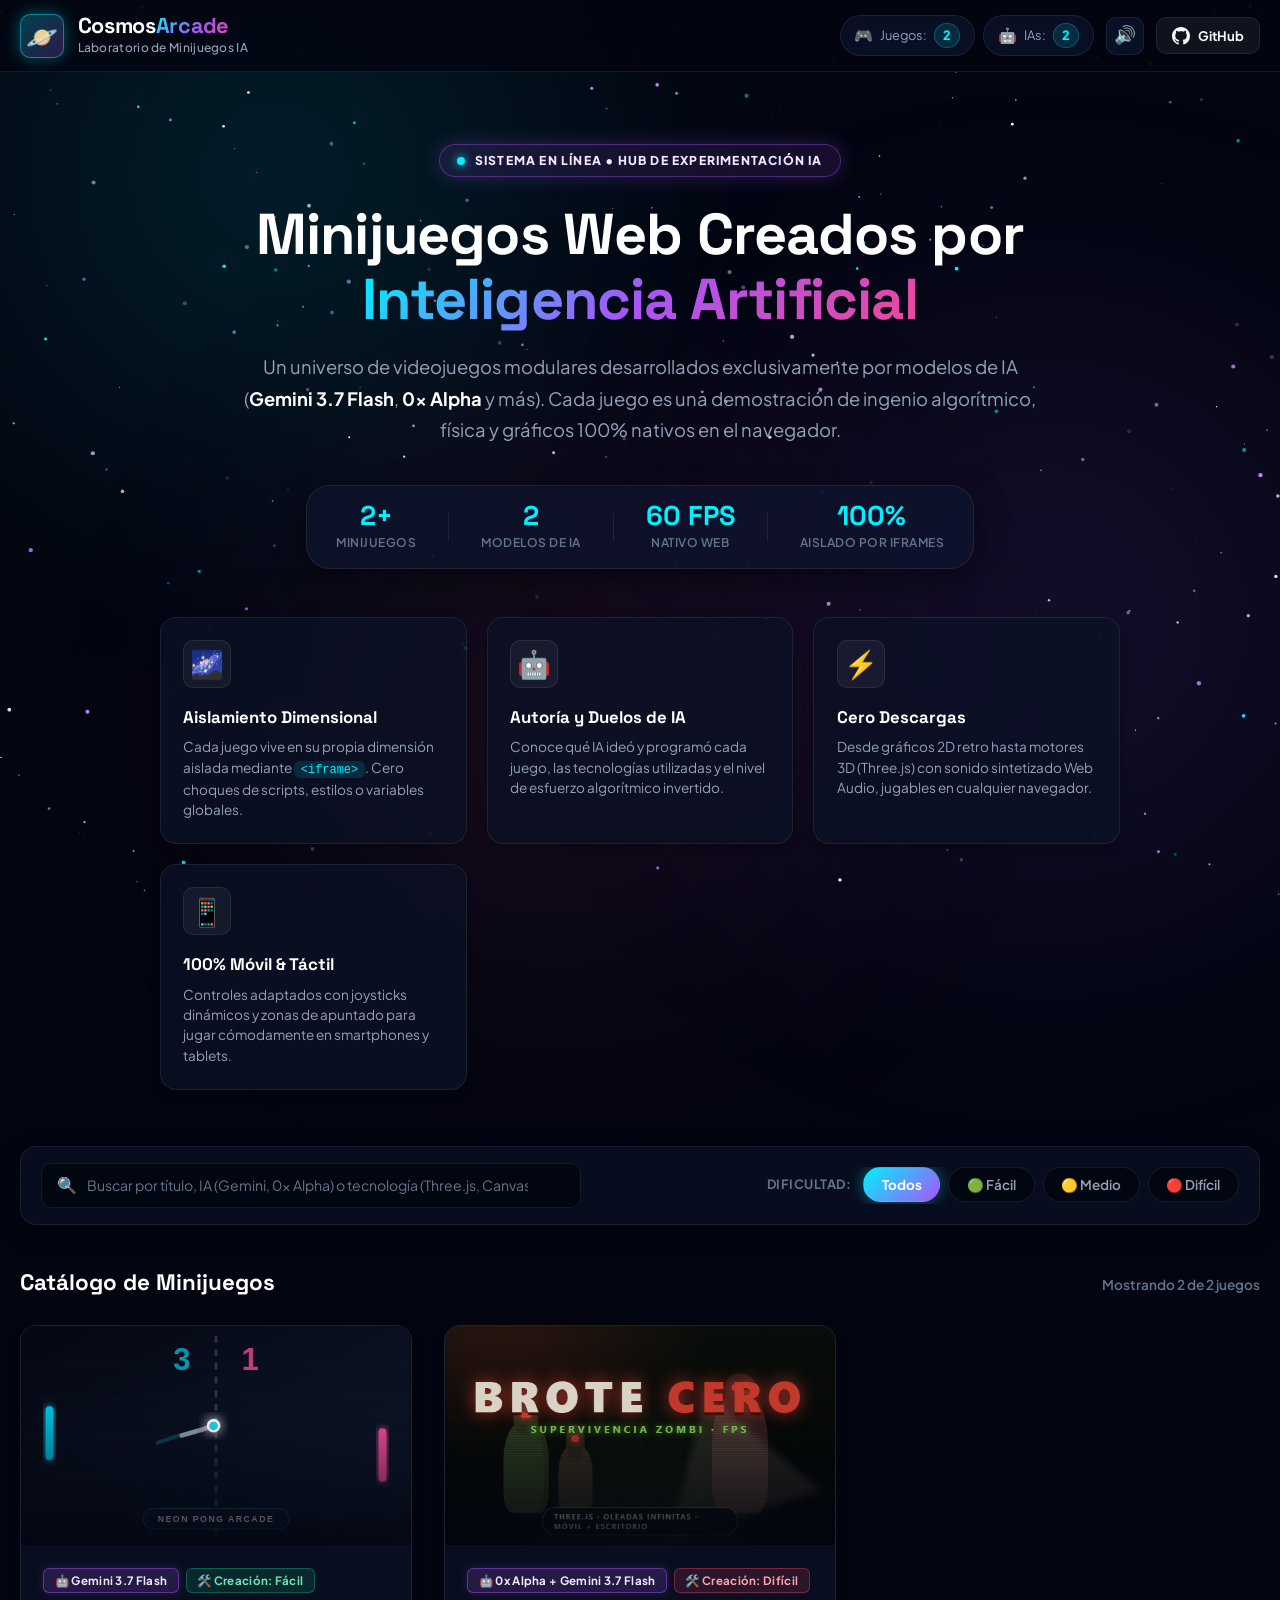
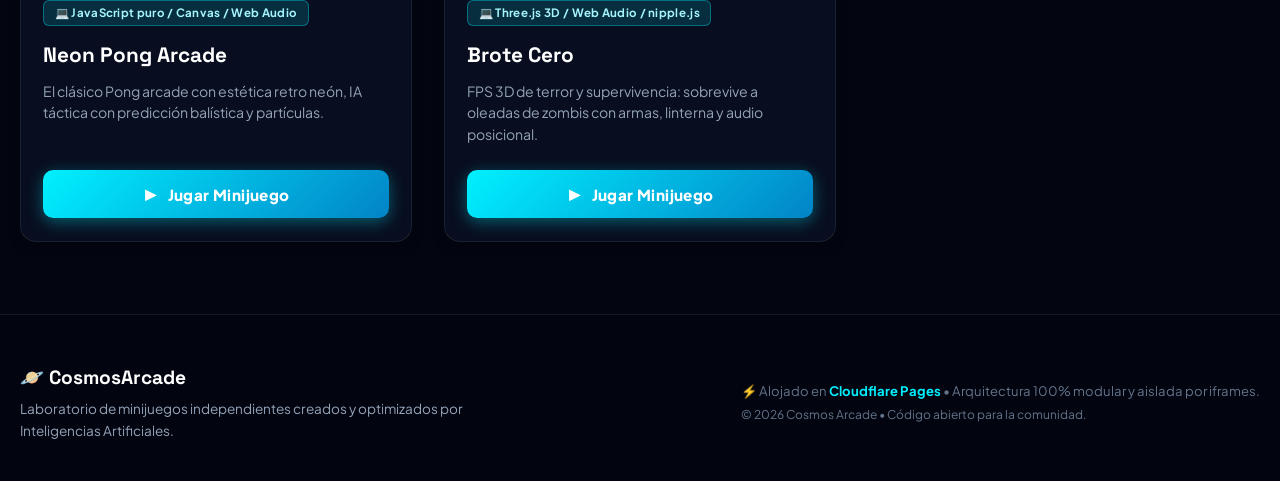
==== commit a401cbb4: "chore: actualizar enlaces y referencias tras renombrar el repositorio a minijuegos-random-con-ia" ====
--- a/index.html
+++ b/index.html
@@ -49,7 +49,7 @@
           <span id="sound-icon">🔊</span>
         </button>
 
-        <a href="https://github.com/ElOmar3/minijuegos-random-tiktok" target="_blank" rel="noopener noreferrer" class="btn-github" title="Ver código fuente en GitHub">
+        <a href="https://github.com/ElOmar3/minijuegos-random-con-ia" target="_blank" rel="noopener noreferrer" class="btn-github" title="Ver código fuente en GitHub">
           <svg class="gh-icon" viewBox="0 0 24 24" width="18" height="18" fill="currentColor">
             <path d="M12 0C5.37 0 0 5.37 0 12c0 5.31 3.435 9.795 8.205 11.385.6.105.825-.255.825-.57 0-.285-.015-1.23-.015-2.235-3.015.555-3.795-.735-4.035-1.41-.135-.345-.72-1.41-1.23-1.695-.42-.225-1.02-.78-.015-.795.945-.015 1.62.87 1.845 1.23 1.08 1.815 2.805 1.305 3.495.99.105-.78.42-1.305.765-1.605-2.67-.3-5.46-1.335-5.46-5.925 0-1.305.465-2.385 1.23-3.225-.12-.3-.54-1.53.12-3.18 0 0 1.005-.315 3.3 1.23.96-.27 1.98-.405 3-.405s2.04.135 3 .405c2.295-1.56 3.3-1.23 3.3-1.23.66 1.65.24 2.88.12 3.18.765.84 1.23 1.905 1.23 3.225 0 4.605-2.805 5.625-5.475 5.925.435.375.81 1.095.81 2.22 0 1.605-.015 2.895-.015 3.3 0 .315.225.69.825.57A12.02 12.02 0 0024 12c0-6.63-5.37-12-12-12z"/>
           </svg>
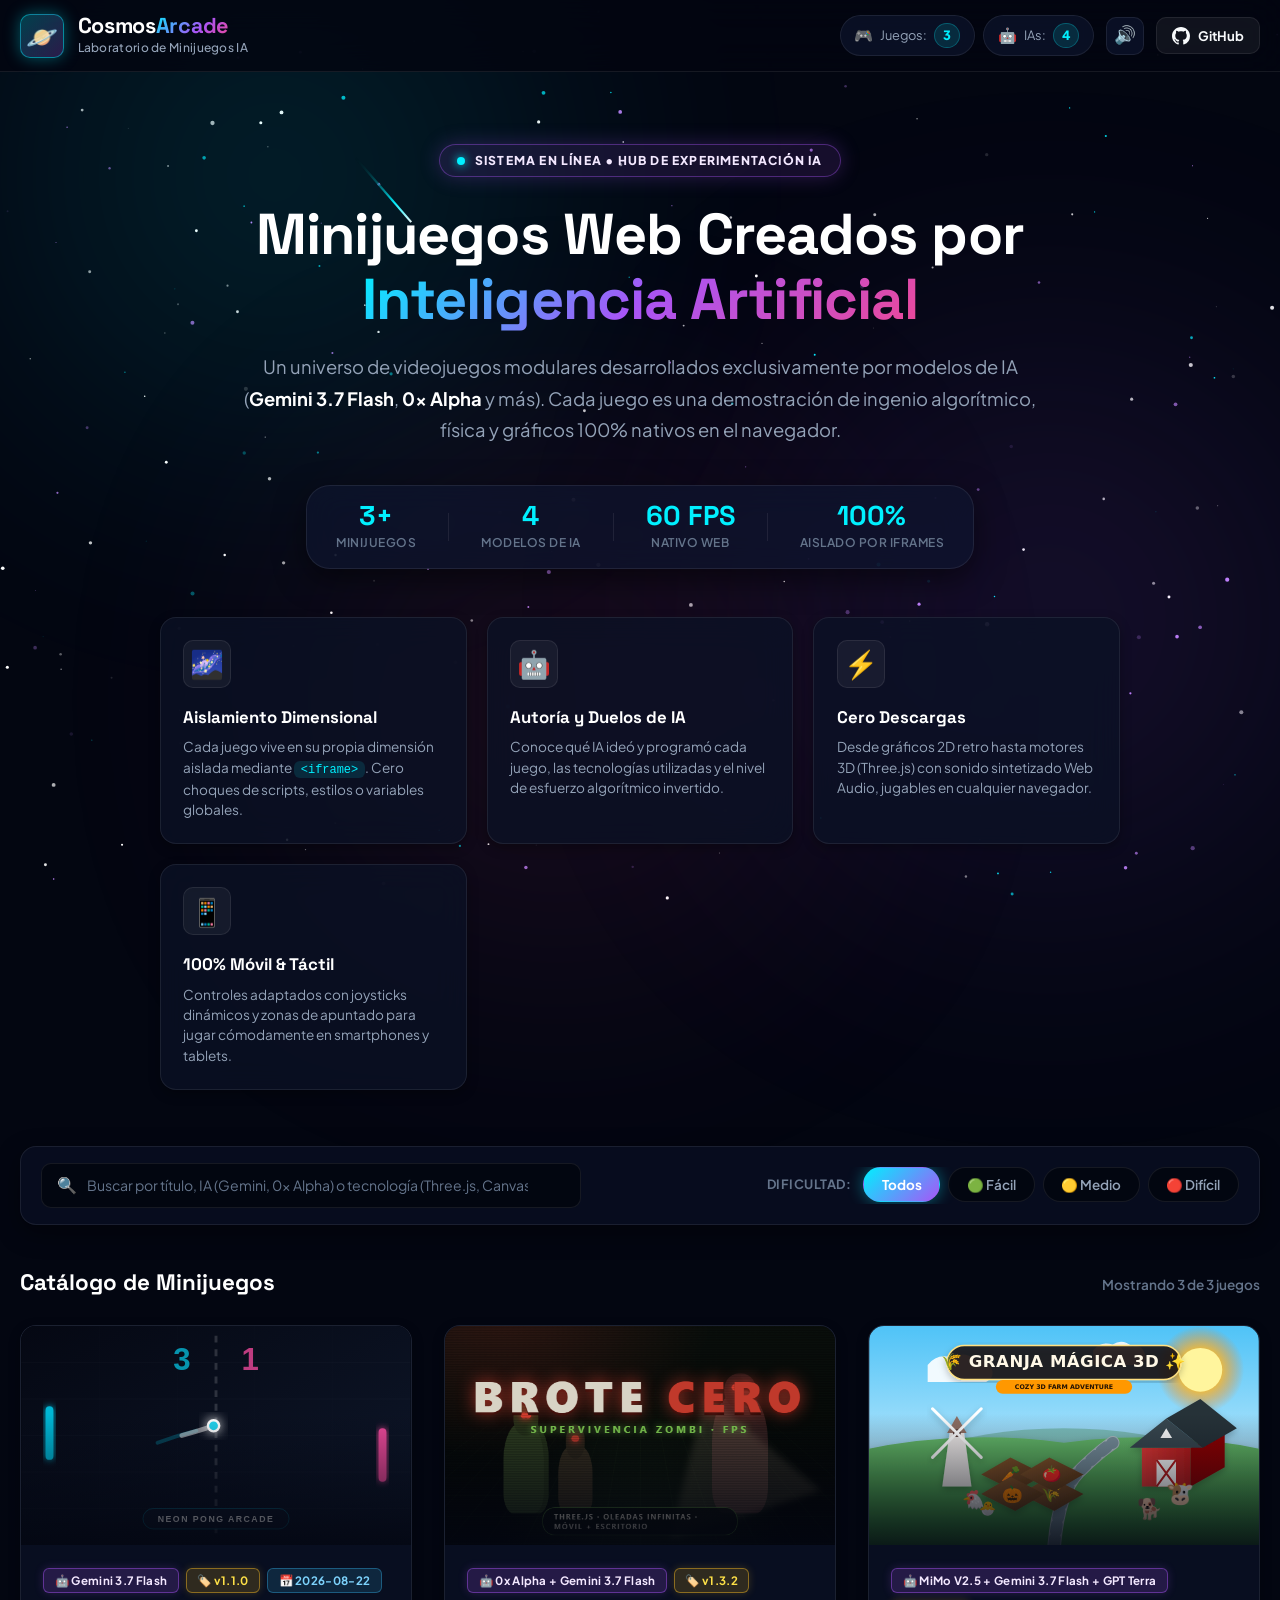
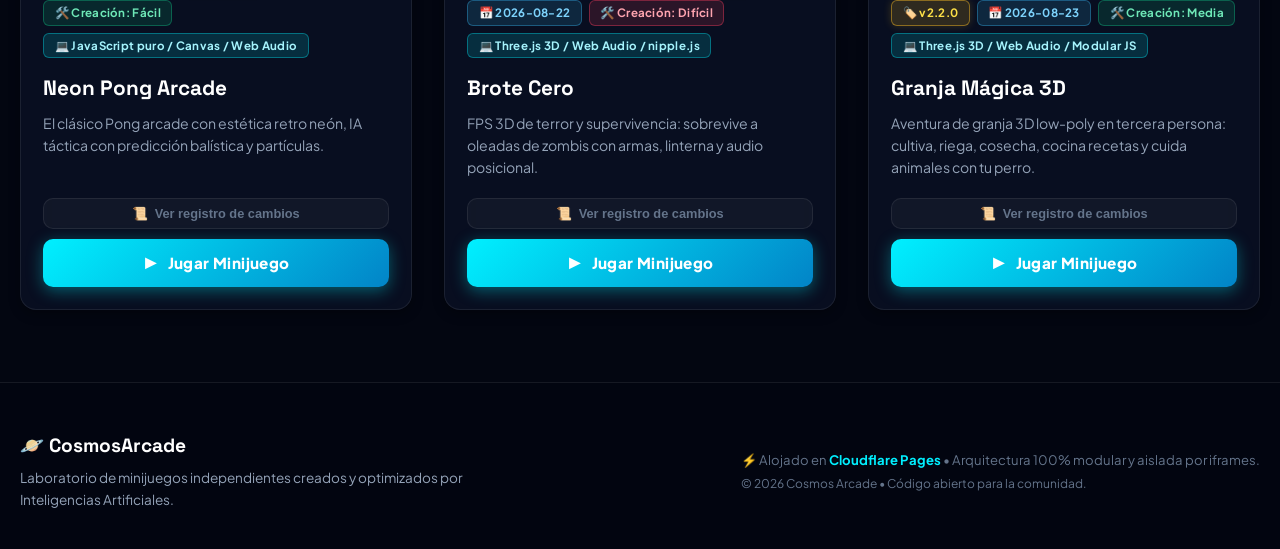
==== commit f5a2d200: "feat(portal): añadir etiquetas de versión, fecha de actualización y modal de registro de cambios par" ====
--- a/index.html
+++ b/index.html
@@ -200,6 +200,8 @@
           <h2 id="current-game-title">Nombre del Juego</h2>
           <div class="game-meta-badges">
             <span id="current-game-ai" class="badge badge-ai" title="IA que programó este juego">🤖 Gemini 3.7 Flash</span>
+            <span id="current-game-version" class="badge badge-version" title="Versión actual">🏷️ v1.0.0</span>
+            <span id="current-game-updated" class="badge badge-updated" title="Fecha de última modificación">📅 23/08/2026</span>
             <span id="current-game-difficulty" class="badge badge-difficulty" title="Dificultad de desarrollo">🛠️ Creación: Fácil</span>
             <span id="current-game-tech" class="badge badge-tech" title="Tecnologías utilizadas">💻 JavaScript</span>
           </div>
@@ -207,6 +209,9 @@
       </div>
 
       <div class="game-overlay-actions">
+        <button id="changelog-btn" class="btn-action btn-changelog-header" title="Ver registro de cambios y novedades" aria-label="Ver cambios">
+          <span>📜</span> <span class="btn-action-text">Novedades</span>
+        </button>
         <button id="reload-game-btn" class="btn-action" title="Reiniciar juego" aria-label="Reiniciar juego">
           <span>🔄</span>
         </button>
@@ -228,6 +233,35 @@
     </div>
   </div>
 
+  <!-- Modal Global de Registro de Cambios / Novedades -->
+  <div id="changelog-modal" class="portal-modal-overlay hidden" aria-hidden="true" role="dialog" aria-modal="true">
+    <div class="portal-modal-card">
+      <div class="portal-modal-header">
+        <div class="portal-modal-title-box">
+          <span class="portal-modal-icon">📜</span>
+          <div>
+            <h3 id="modal-game-title" class="portal-modal-title">Registro de Cambios</h3>
+            <div class="portal-modal-meta">
+              <span id="modal-game-version" class="badge badge-version">🏷️ v1.0.0</span>
+              <span id="modal-game-date" class="badge badge-updated">📅 23/08/2026</span>
+              <span id="modal-game-ai" class="badge badge-ai">🤖 IA</span>
+            </div>
+          </div>
+        </div>
+        <button id="close-changelog-btn" class="portal-modal-close" aria-label="Cerrar modal">✕</button>
+      </div>
+      <div class="portal-modal-body">
+        <h4 class="changelog-section-title">✨ Últimas Mejoras & Modificaciones:</h4>
+        <ul id="modal-changelog-list" class="changelog-list"></ul>
+      </div>
+      <div class="portal-modal-footer">
+        <button id="modal-play-btn" class="btn-play modal-btn-play">
+          <span>▶</span> Jugar Minijuego
+        </button>
+      </div>
+    </div>
+  </div>
+
   <!-- Footer Galáctico -->
   <footer class="portal-footer">
     <div class="footer-container">
--- a/styles.css
+++ b/styles.css
@@ -796,6 +796,19 @@
   border: 1px solid rgba(0, 240, 255, 0.35);
 }
 
+.badge-version {
+  background: rgba(251, 191, 36, 0.16);
+  color: #fde047;
+  border: 1px solid rgba(251, 191, 36, 0.45);
+  box-shadow: 0 0 8px rgba(251, 191, 36, 0.2);
+}
+
+.badge-updated {
+  background: rgba(56, 189, 248, 0.14);
+  color: #7dd3fc;
+  border: 1px solid rgba(56, 189, 248, 0.35);
+}
+
 .game-card-title {
   font-family: var(--font-heading);
   font-size: 1.3rem;
@@ -808,12 +821,38 @@
   font-size: 0.88rem;
   color: var(--text-muted);
   line-height: 1.55;
-  margin-bottom: 1.5rem;
+  margin-bottom: 1.2rem;
   flex: 1;
 }
 
 .game-card-footer {
   margin-top: auto;
+  display: flex;
+  flex-direction: column;
+  gap: 0.6rem;
+}
+
+.btn-card-changelog {
+  width: 100%;
+  padding: 0.45rem 0.8rem;
+  background: rgba(255, 255, 255, 0.04);
+  border: 1px solid var(--border-subtle);
+  border-radius: var(--radius-sm);
+  color: var(--text-dim);
+  font-size: 0.8rem;
+  font-weight: 600;
+  cursor: pointer;
+  display: flex;
+  align-items: center;
+  justify-content: center;
+  gap: 0.4rem;
+  transition: var(--transition-fast);
+}
+
+.btn-card-changelog:hover {
+  background: rgba(0, 240, 255, 0.1);
+  color: var(--cyan-neon);
+  border-color: rgba(0, 240, 255, 0.4);
 }
 
 .btn-play {
@@ -847,6 +886,166 @@
   transform: translateY(0);
 }
 
+/* Modal de Registro de Cambios */
+.portal-modal-overlay {
+  position: fixed;
+  inset: 0;
+  background: rgba(3, 6, 17, 0.85);
+  backdrop-filter: blur(20px);
+  z-index: 10000;
+  display: flex;
+  align-items: center;
+  justify-content: center;
+  padding: 1.25rem;
+  opacity: 1;
+  visibility: visible;
+  transition: opacity 0.25s ease, visibility 0.25s ease;
+}
+
+.portal-modal-overlay.hidden {
+  opacity: 0;
+  visibility: hidden;
+  pointer-events: none;
+}
+
+.portal-modal-card {
+  background: linear-gradient(160deg, rgba(14, 23, 47, 0.95), rgba(7, 12, 28, 0.98));
+  border: 1px solid var(--border-glow-cyan);
+  border-radius: var(--radius-md);
+  box-shadow: 0 16px 48px rgba(0, 0, 0, 0.8), 0 0 30px rgba(0, 240, 255, 0.25);
+  width: 100%;
+  max-width: 580px;
+  max-height: 85vh;
+  display: flex;
+  flex-direction: column;
+  overflow: hidden;
+  animation: modalPopIn 0.3s cubic-bezier(0.16, 1, 0.3, 1);
+}
+
+@keyframes modalPopIn {
+  from { transform: scale(0.92) translateY(10px); opacity: 0; }
+  to { transform: scale(1) translateY(0); opacity: 1; }
+}
+
+.portal-modal-header {
+  display: flex;
+  justify-content: space-between;
+  align-items: flex-start;
+  padding: 1.4rem 1.6rem;
+  border-bottom: 1px solid var(--border-subtle);
+  background: rgba(255, 255, 255, 0.02);
+}
+
+.portal-modal-title-box {
+  display: flex;
+  align-items: center;
+  gap: 0.9rem;
+}
+
+.portal-modal-icon {
+  font-size: 1.8rem;
+}
+
+.portal-modal-title {
+  font-family: var(--font-heading);
+  font-size: 1.3rem;
+  font-weight: 800;
+  color: #ffffff;
+  margin-bottom: 0.35rem;
+}
+
+.portal-modal-meta {
+  display: flex;
+  flex-wrap: wrap;
+  gap: 0.4rem;
+}
+
+.portal-modal-close {
+  background: rgba(255, 255, 255, 0.08);
+  border: 1px solid var(--border-subtle);
+  color: var(--text-dim);
+  font-size: 1.1rem;
+  width: 36px;
+  height: 36px;
+  border-radius: var(--radius-sm);
+  display: flex;
+  align-items: center;
+  justify-content: center;
+  cursor: pointer;
+  transition: var(--transition-fast);
+}
+
+.portal-modal-close:hover {
+  background: rgba(244, 63, 94, 0.2);
+  color: #fda4af;
+  border-color: rgba(244, 63, 94, 0.5);
+}
+
+.portal-modal-body {
+  padding: 1.5rem 1.6rem;
+  overflow-y: auto;
+  flex: 1;
+}
+
+.changelog-section-title {
+  font-size: 0.92rem;
+  font-weight: 700;
+  color: var(--cyan-neon);
+  margin-bottom: 1rem;
+  letter-spacing: 0.3px;
+}
+
+.changelog-list {
+  list-style: none;
+  padding: 0;
+  margin: 0;
+  display: flex;
+  flex-direction: column;
+  gap: 0.75rem;
+}
+
+.changelog-list li {
+  position: relative;
+  padding-left: 1.5rem;
+  font-size: 0.9rem;
+  color: var(--text-light);
+  line-height: 1.5;
+}
+
+.changelog-list li::before {
+  content: '✦';
+  position: absolute;
+  left: 0;
+  color: var(--cyan-neon);
+  font-size: 0.85rem;
+}
+
+.portal-modal-footer {
+  padding: 1.2rem 1.6rem;
+  border-top: 1px solid var(--border-subtle);
+  background: rgba(255, 255, 255, 0.02);
+}
+
+.btn-changelog-header {
+  display: inline-flex;
+  align-items: center;
+  gap: 0.4rem;
+  padding: 0.45rem 0.9rem;
+  font-size: 0.85rem;
+  font-weight: 700;
+  background: rgba(0, 240, 255, 0.12);
+  color: #a5f3fc;
+  border: 1px solid rgba(0, 240, 255, 0.4);
+  border-radius: var(--radius-sm);
+  cursor: pointer;
+  transition: var(--transition-fast);
+}
+
+.btn-changelog-header:hover {
+  background: rgba(0, 240, 255, 0.25);
+  box-shadow: 0 0 12px rgba(0, 240, 255, 0.4);
+}
+
 /* Estados Vacíos y de Carga */
 .loading-state, .empty-state {
   grid-column: 1 / -1;
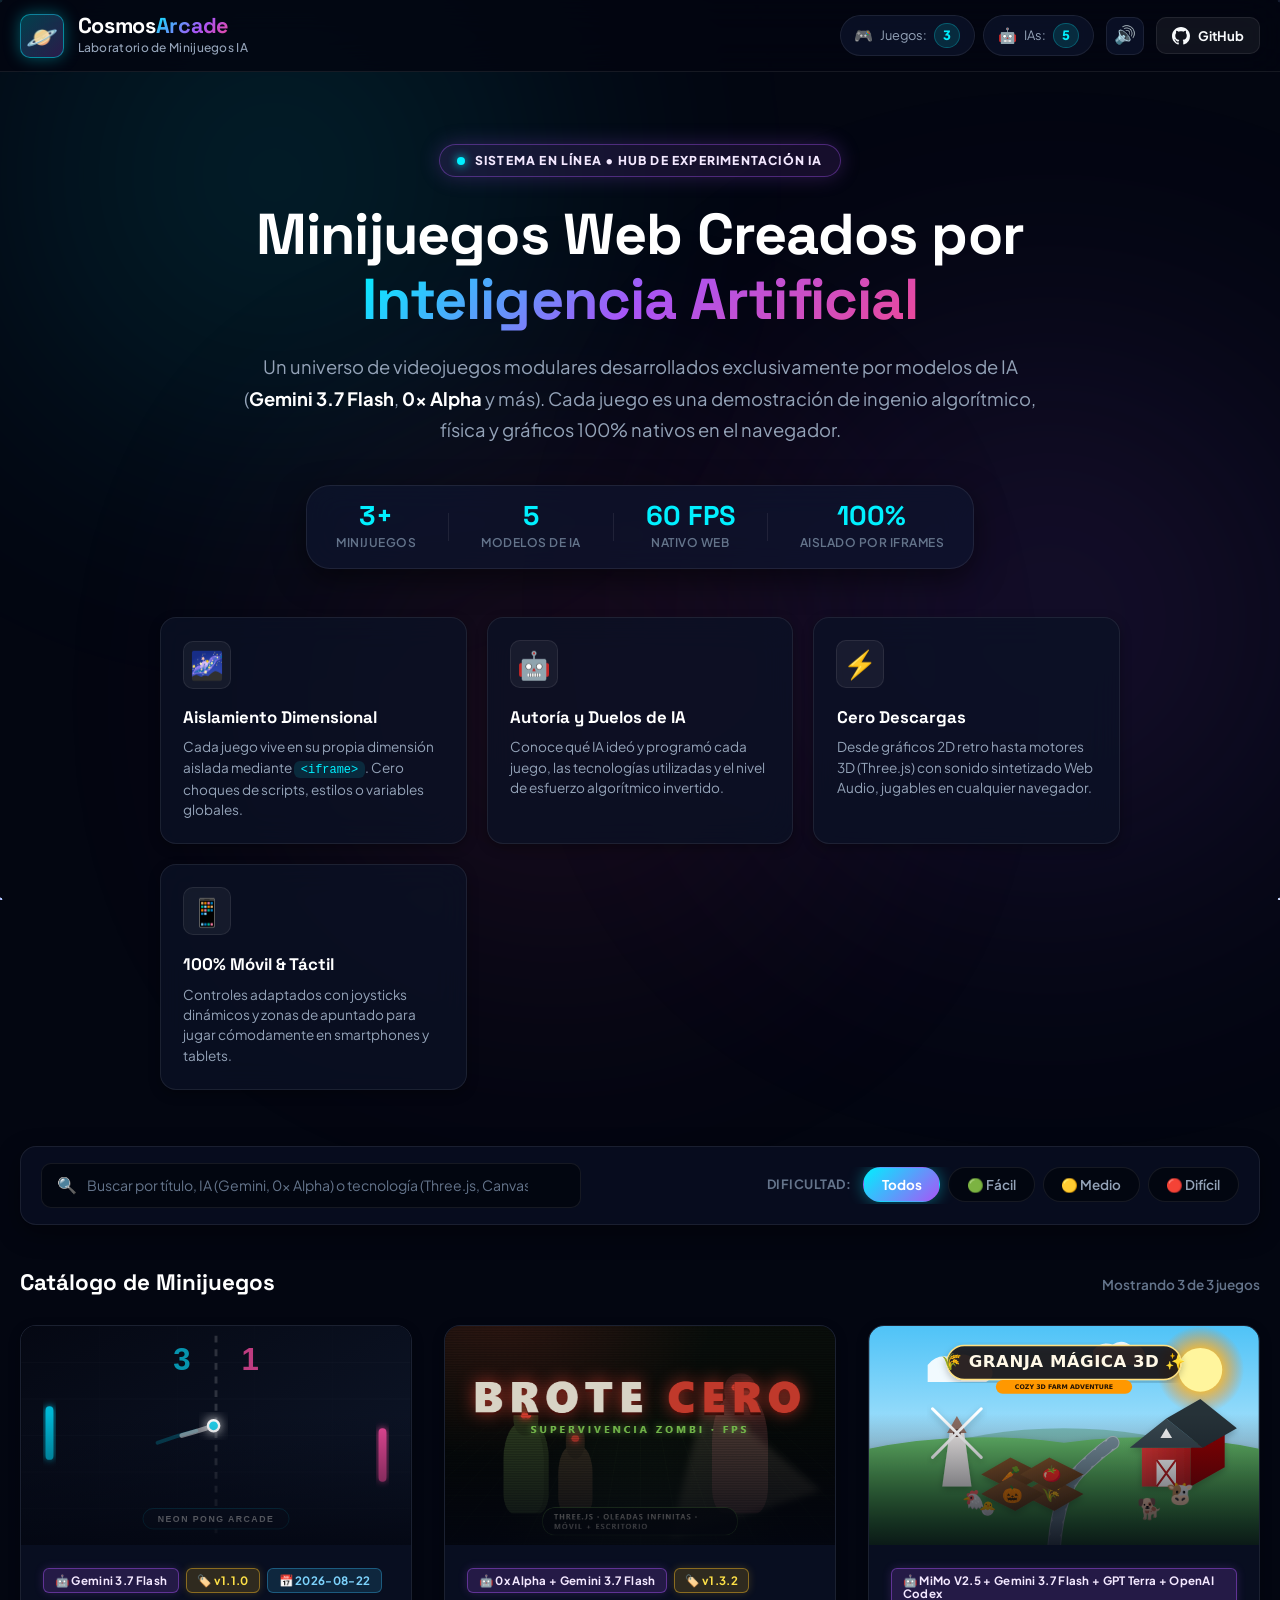
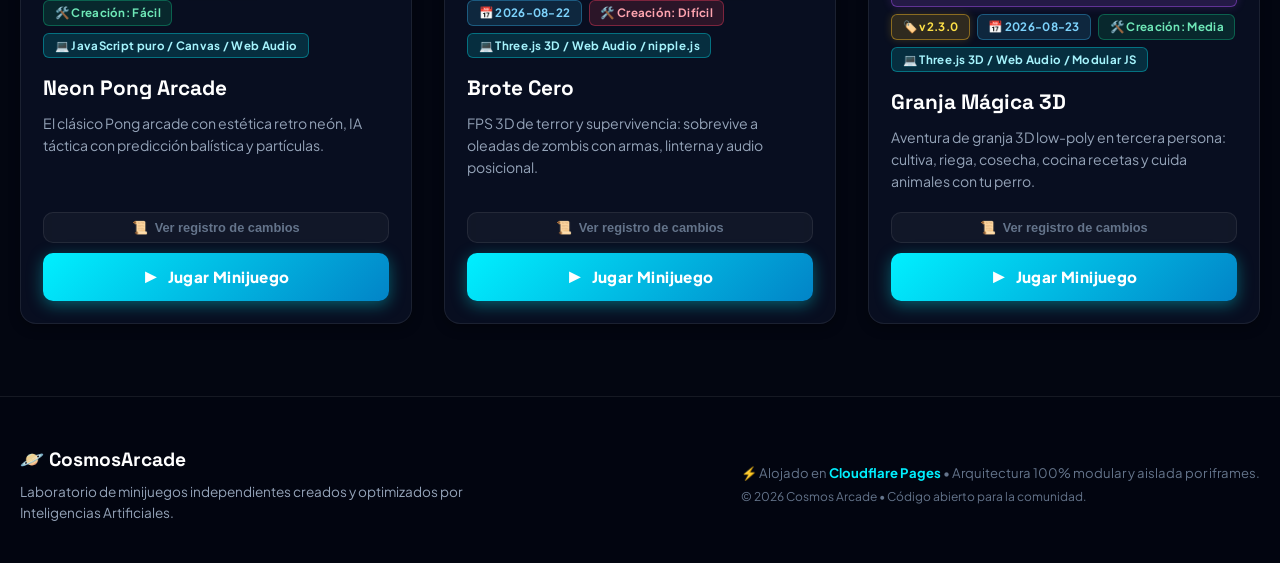
==== commit 923bee95: "fix(portal): invalidar caché de la granja" ====
--- a/index.html
+++ b/index.html
@@ -276,6 +276,6 @@
     </div>
   </footer>
 
-  <script src="main.js"></script>
+  <script src="main.js?v=2.3.0"></script>
 </body>
 </html>
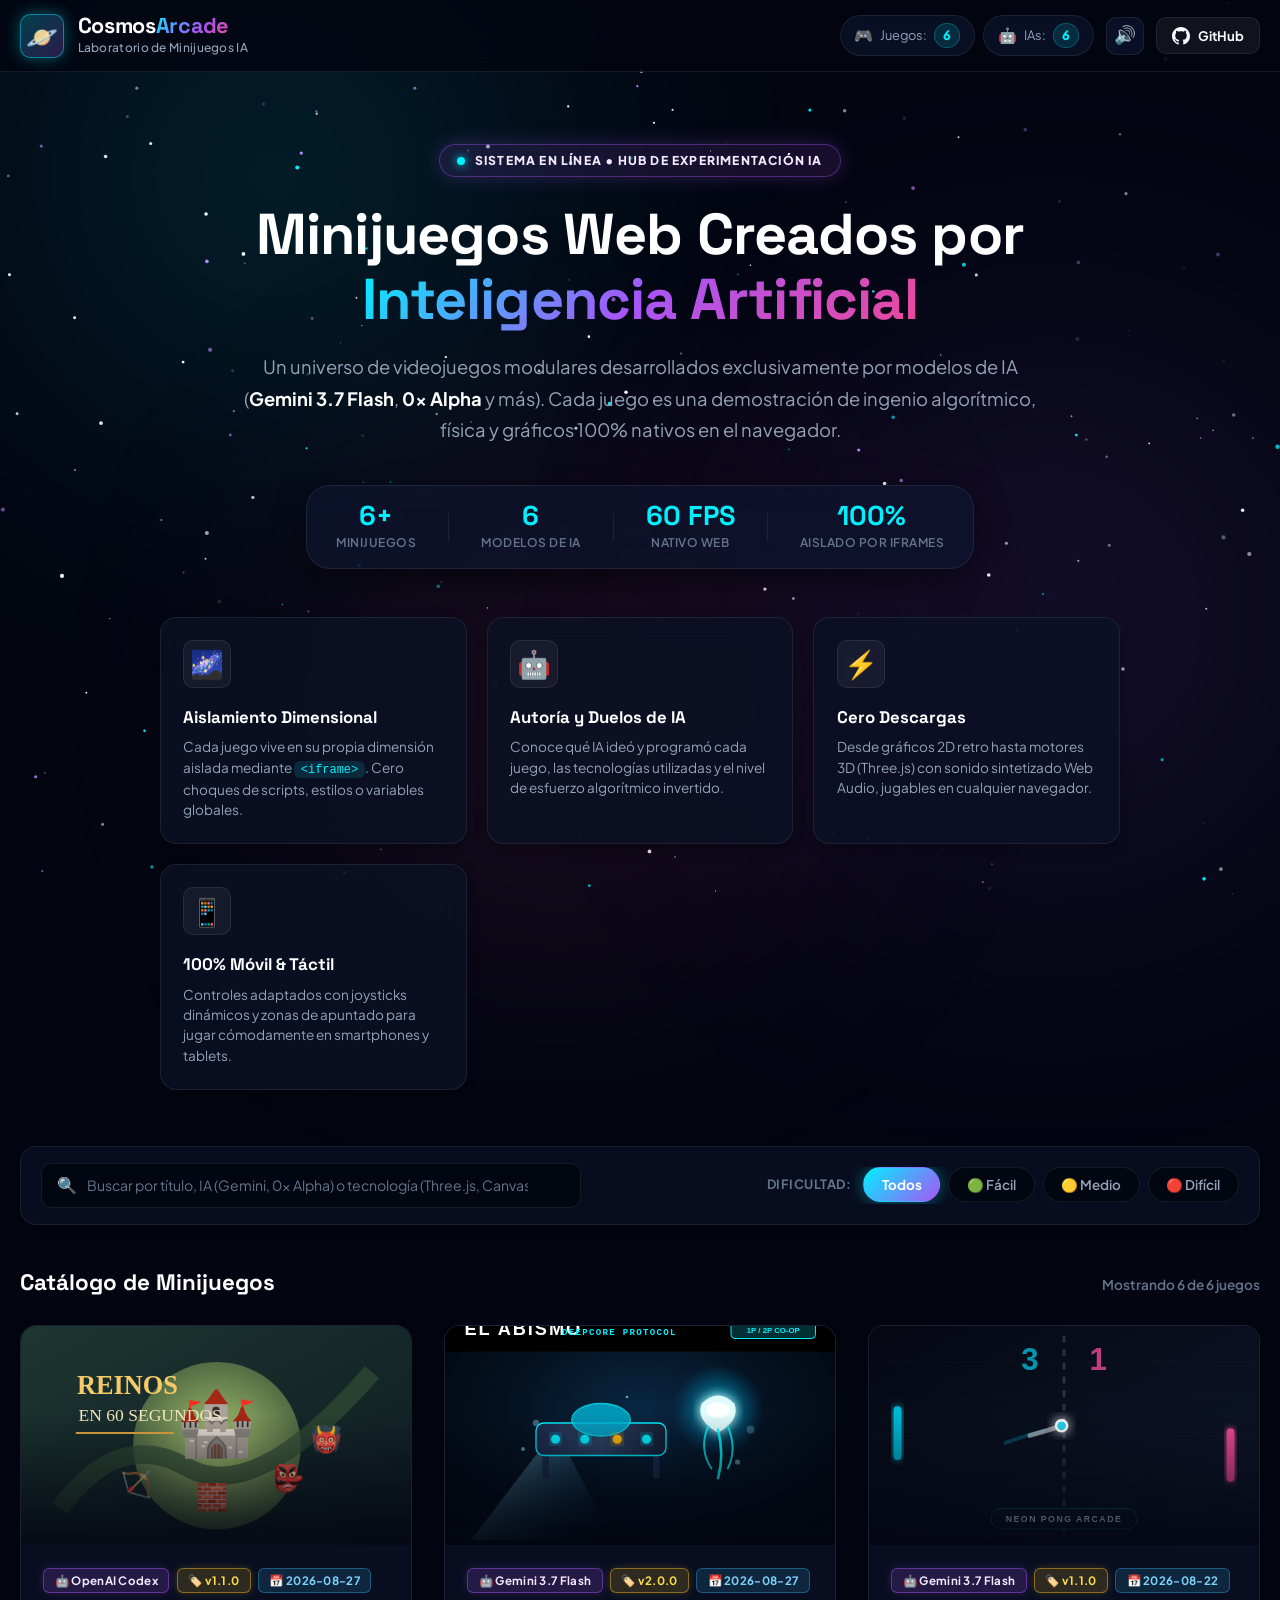
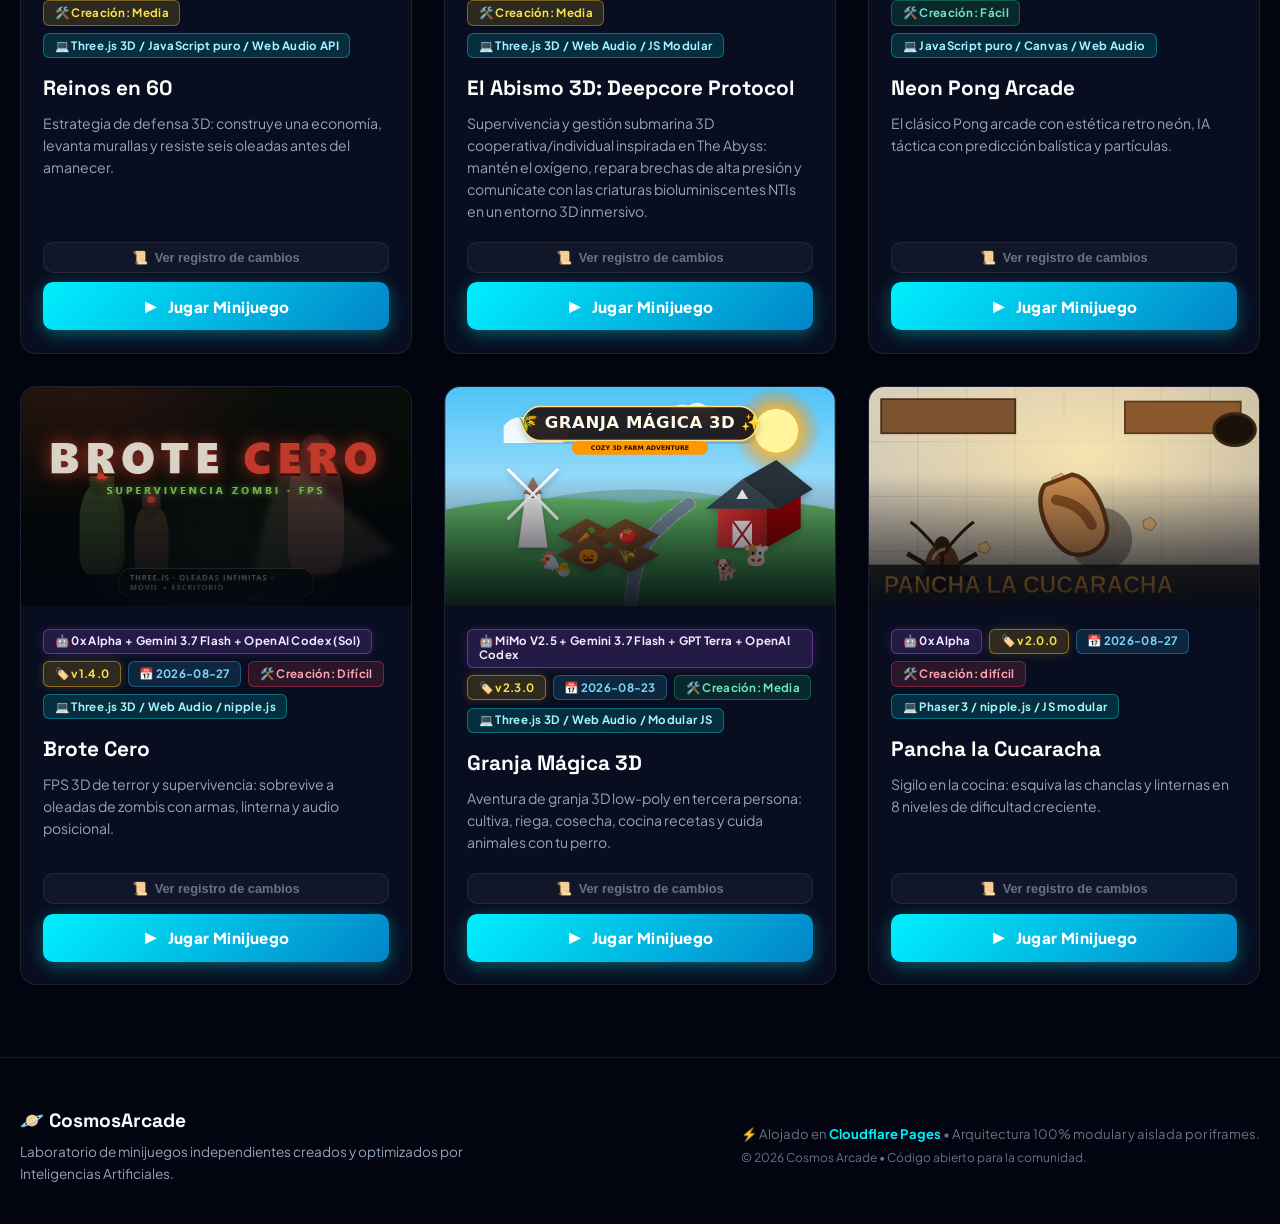
==== commit ad487510: "feat: ampliar portal y sistemas de minijuegos" ====
--- a/index.html
+++ b/index.html
@@ -276,6 +276,6 @@
     </div>
   </footer>
 
-  <script src="main.js?v=2.3.0"></script>
+  <script src="main.js?v=2.5.0"></script>
 </body>
 </html>
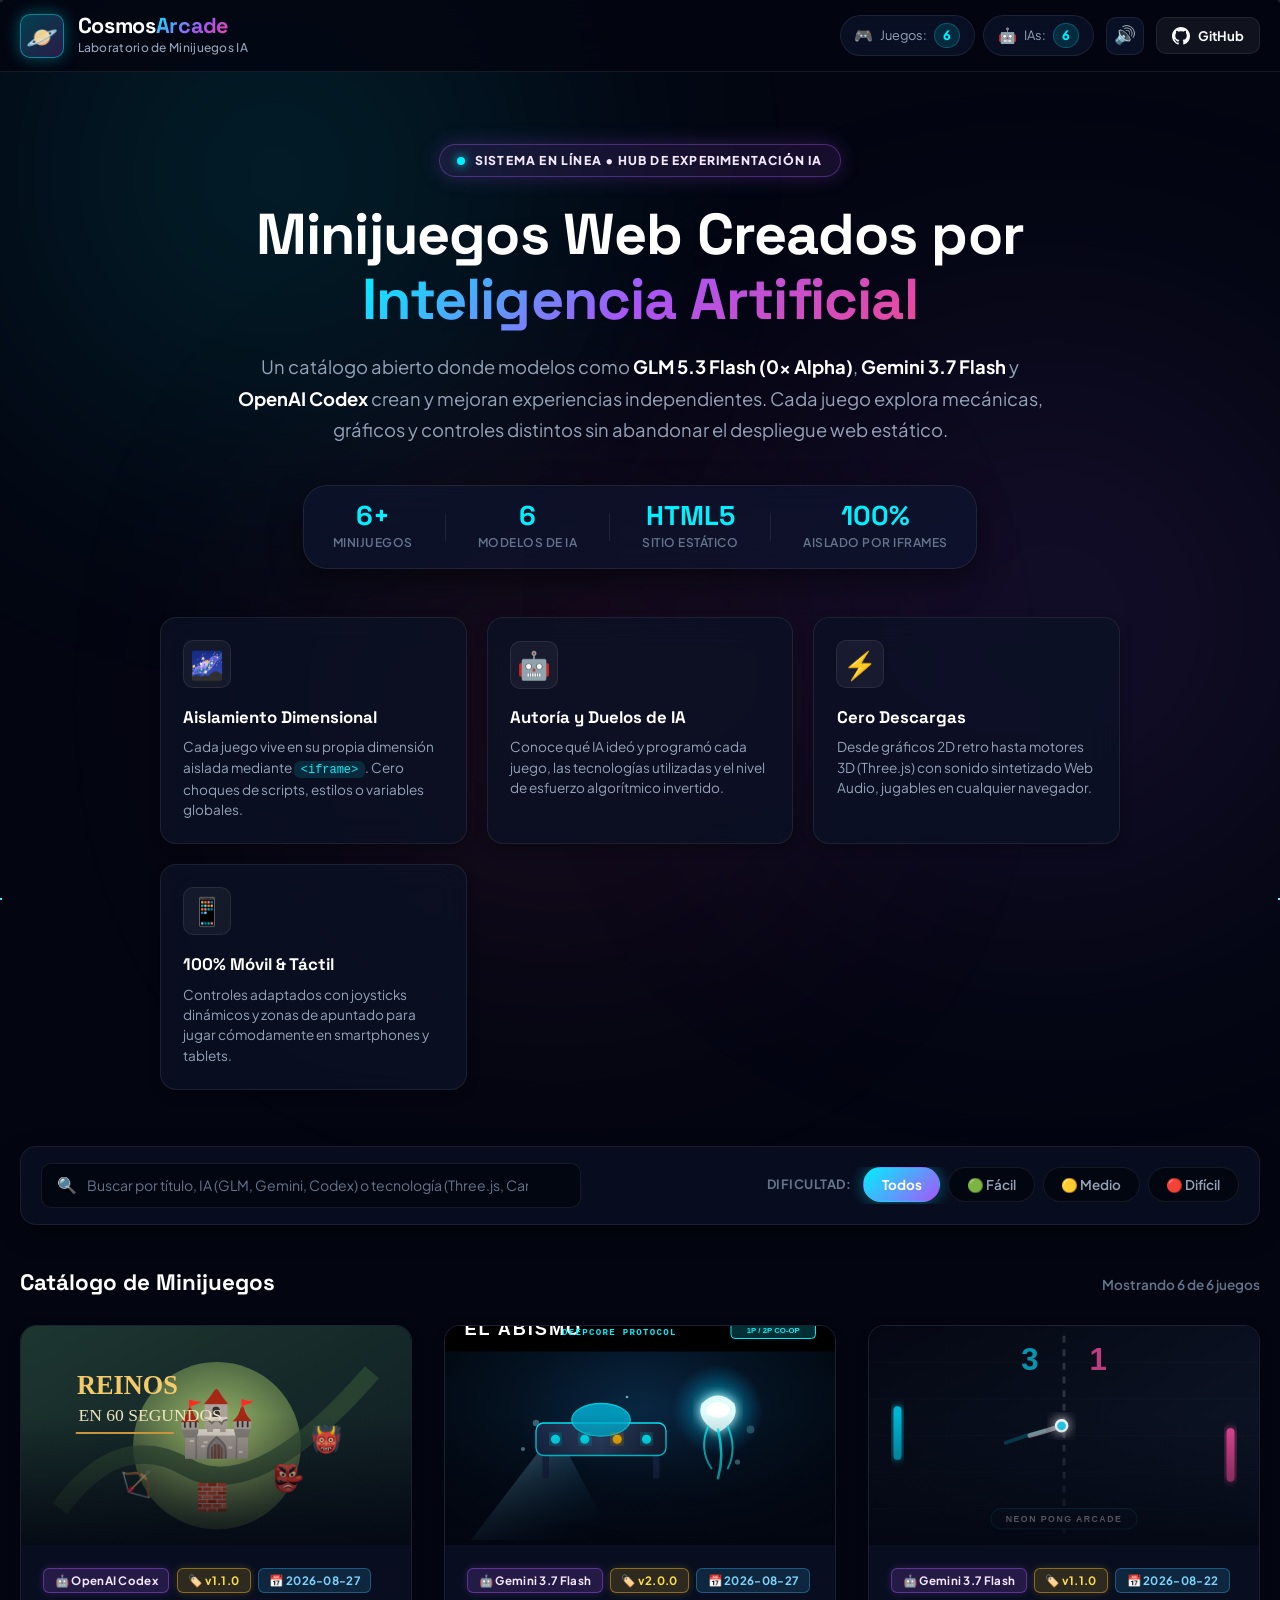
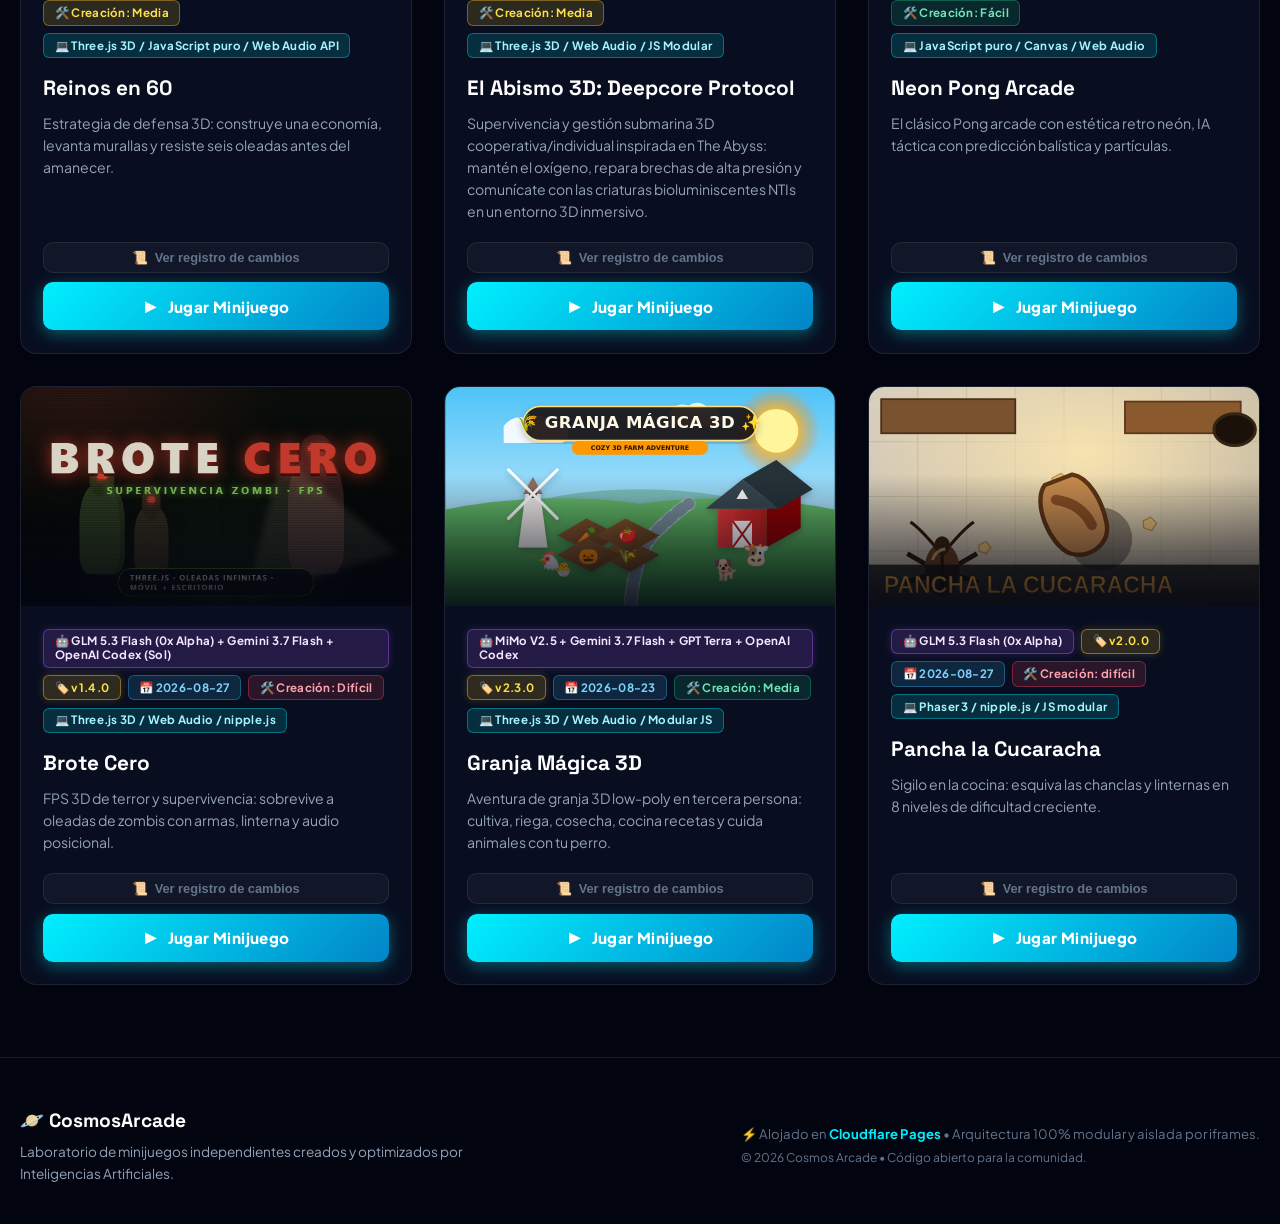
==== commit decdf5e8: "docs: aclarar propósito y créditos de modelos" ====
--- a/index.html
+++ b/index.html
@@ -3,8 +3,8 @@
 <head>
   <meta charset="UTF-8">
   <meta name="viewport" content="width=device-width, initial-scale=1.0, maximum-scale=5.0, viewport-fit=cover">
-  <title>Cosmos Arcade | Laboratorio de Minijuegos IA</title>
-  <meta name="description" content="Laboratorio experimental de minijuegos web modulares desarrollados y optimizados 100% por Inteligencias Artificiales. Juega gratis al instante en PC y móvil.">
+  <title>Cosmos Arcade | Minijuegos web creados con IA</title>
+  <meta name="description" content="Catálogo abierto de minijuegos web creados y mejorados por distintos modelos de inteligencia artificial. Seis experiencias jugables en un portal estático para PC y móvil.">
   <meta name="theme-color" content="#040711">
   <link rel="preconnect" href="https://fonts.googleapis.com">
   <link rel="preconnect" href="https://fonts.gstatic.com" crossorigin>
@@ -72,7 +72,7 @@
       </h1>
       
       <p class="hero-desc">
-        Un universo de videojuegos modulares desarrollados exclusivamente por modelos de IA (<strong>Gemini 3.7 Flash</strong>, <strong>0x Alpha</strong> y más). Cada juego es una demostración de ingenio algorítmico, física y gráficos 100% nativos en el navegador.
+        Un catálogo abierto donde modelos como <strong>GLM 5.3 Flash (0x Alpha)</strong>, <strong>Gemini 3.7 Flash</strong> y <strong>OpenAI Codex</strong> crean y mejoran experiencias independientes. Cada juego explora mecánicas, gráficos y controles distintos sin abandonar el despliegue web estático.
       </p>
 
       <!-- Métricas del Proyecto -->
@@ -88,8 +88,8 @@
         </div>
         <div class="metric-divider"></div>
         <div class="metric-item">
-          <span class="metric-number">60 FPS</span>
-          <span class="metric-label">Nativo Web</span>
+          <span class="metric-number">HTML5</span>
+          <span class="metric-label">Sitio Estático</span>
         </div>
         <div class="metric-divider"></div>
         <div class="metric-item">
@@ -143,7 +143,7 @@
         <input 
           type="search" 
           id="search-input" 
-          placeholder="Buscar por título, IA (Gemini, 0x Alpha) o tecnología (Three.js, Canvas)..." 
+          placeholder="Buscar por título, IA (GLM, Gemini, Codex) o tecnología (Three.js, Canvas)..."
           autocomplete="off"
           aria-label="Buscar minijuegos"
         >
@@ -276,6 +276,6 @@
     </div>
   </footer>
 
-  <script src="main.js?v=2.5.0"></script>
+  <script src="main.js?v=2.6.0"></script>
 </body>
 </html>
